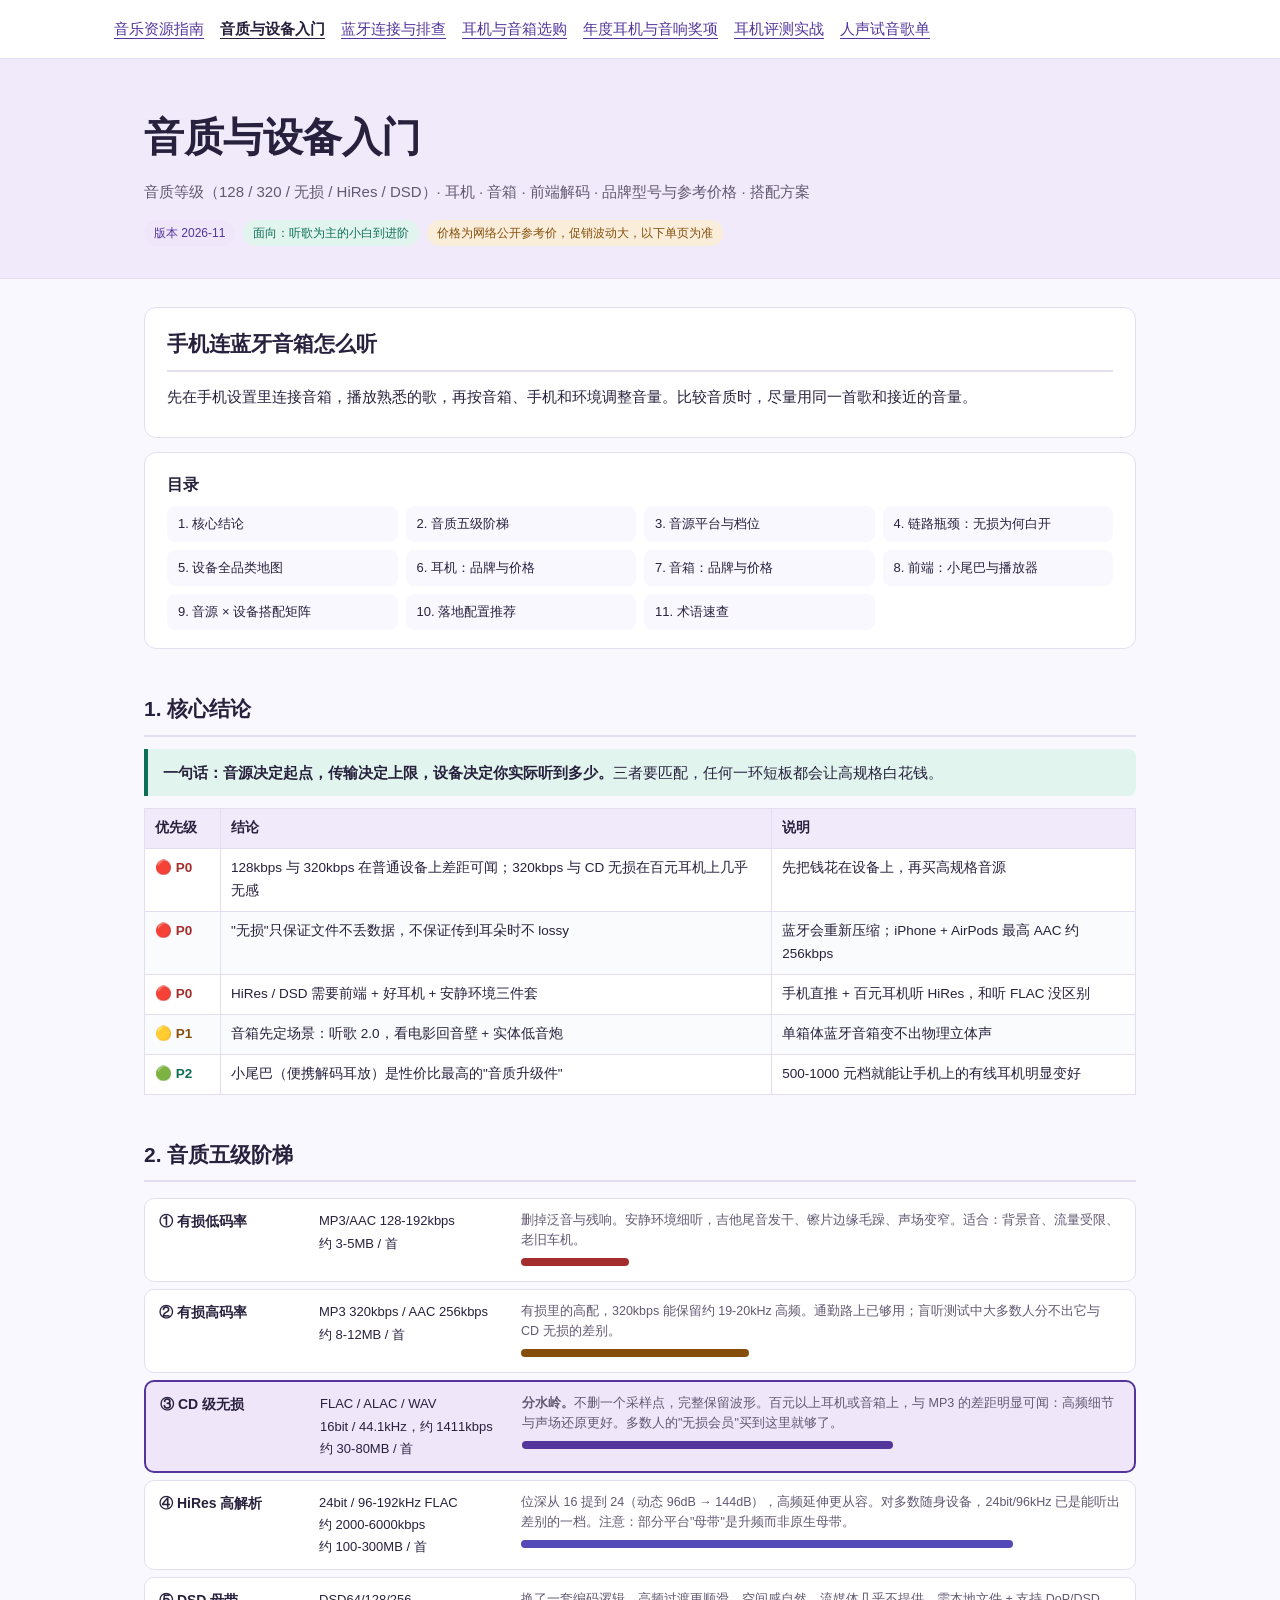
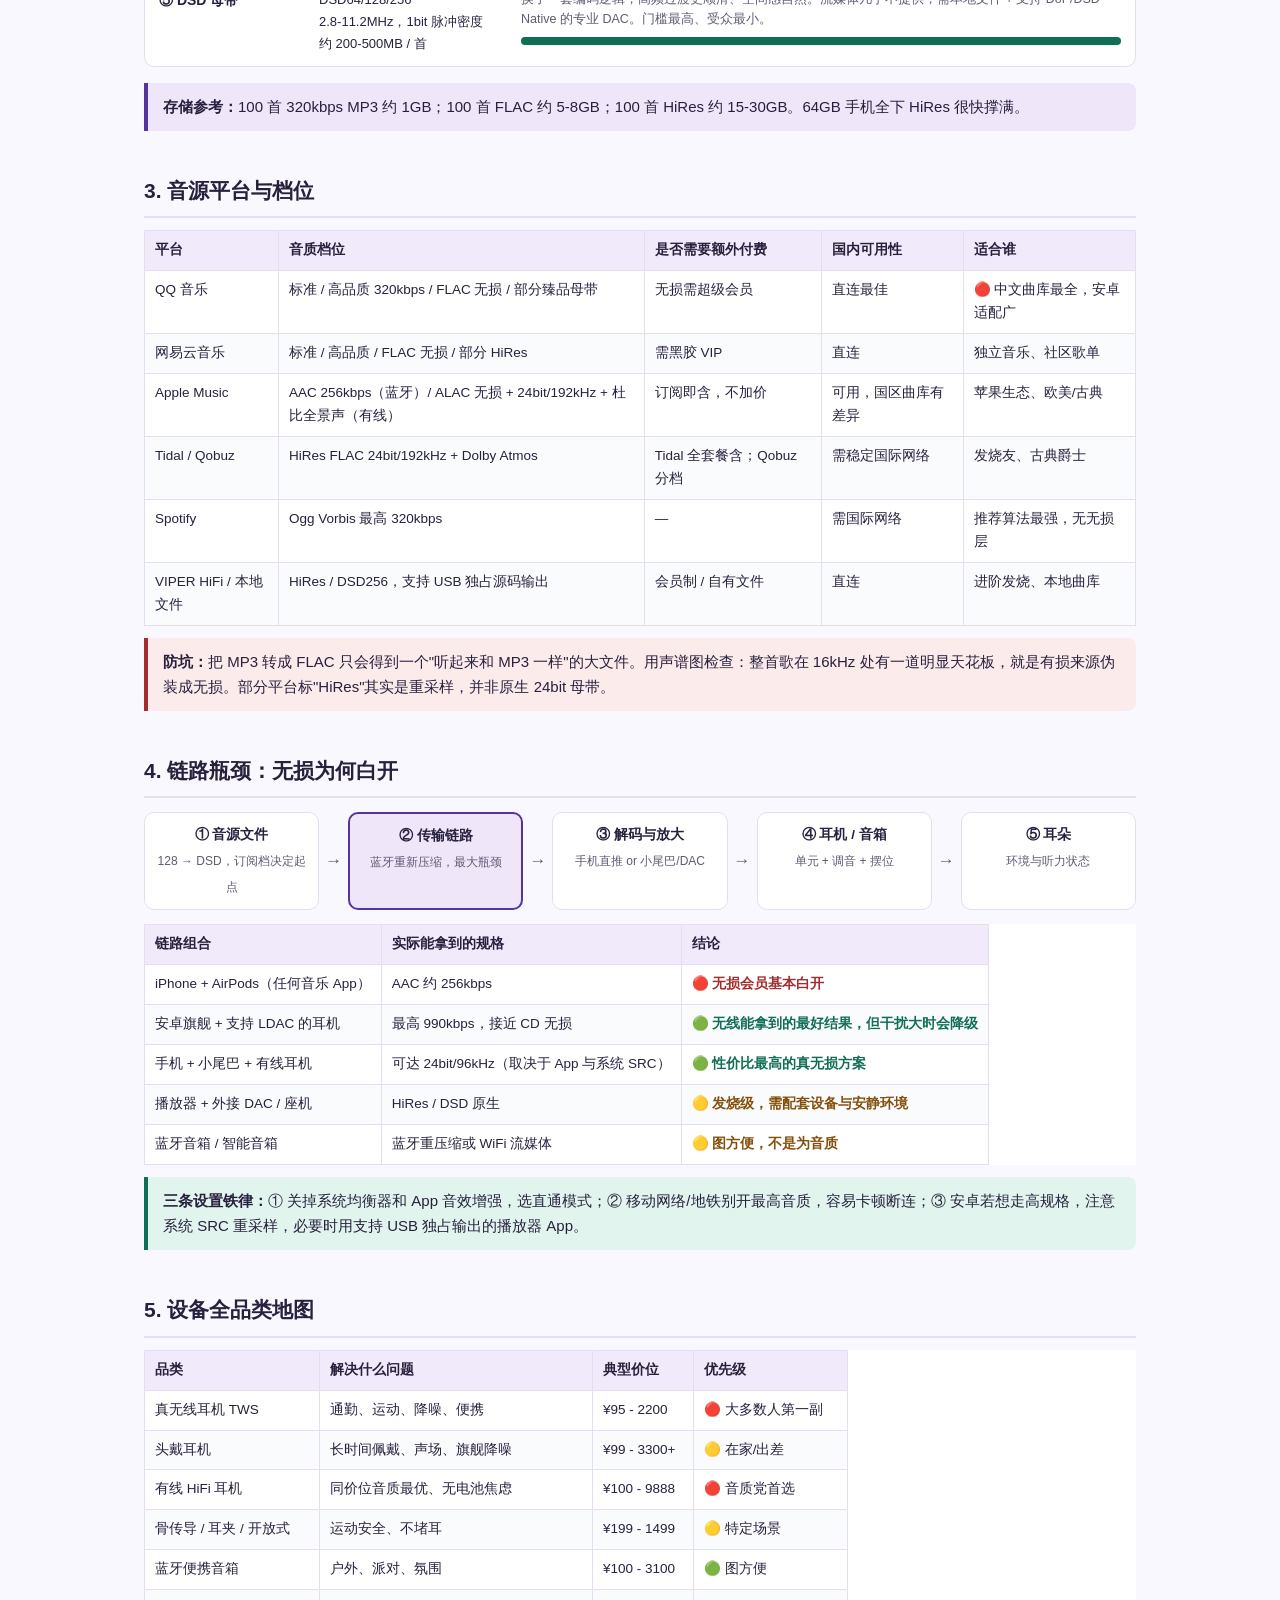
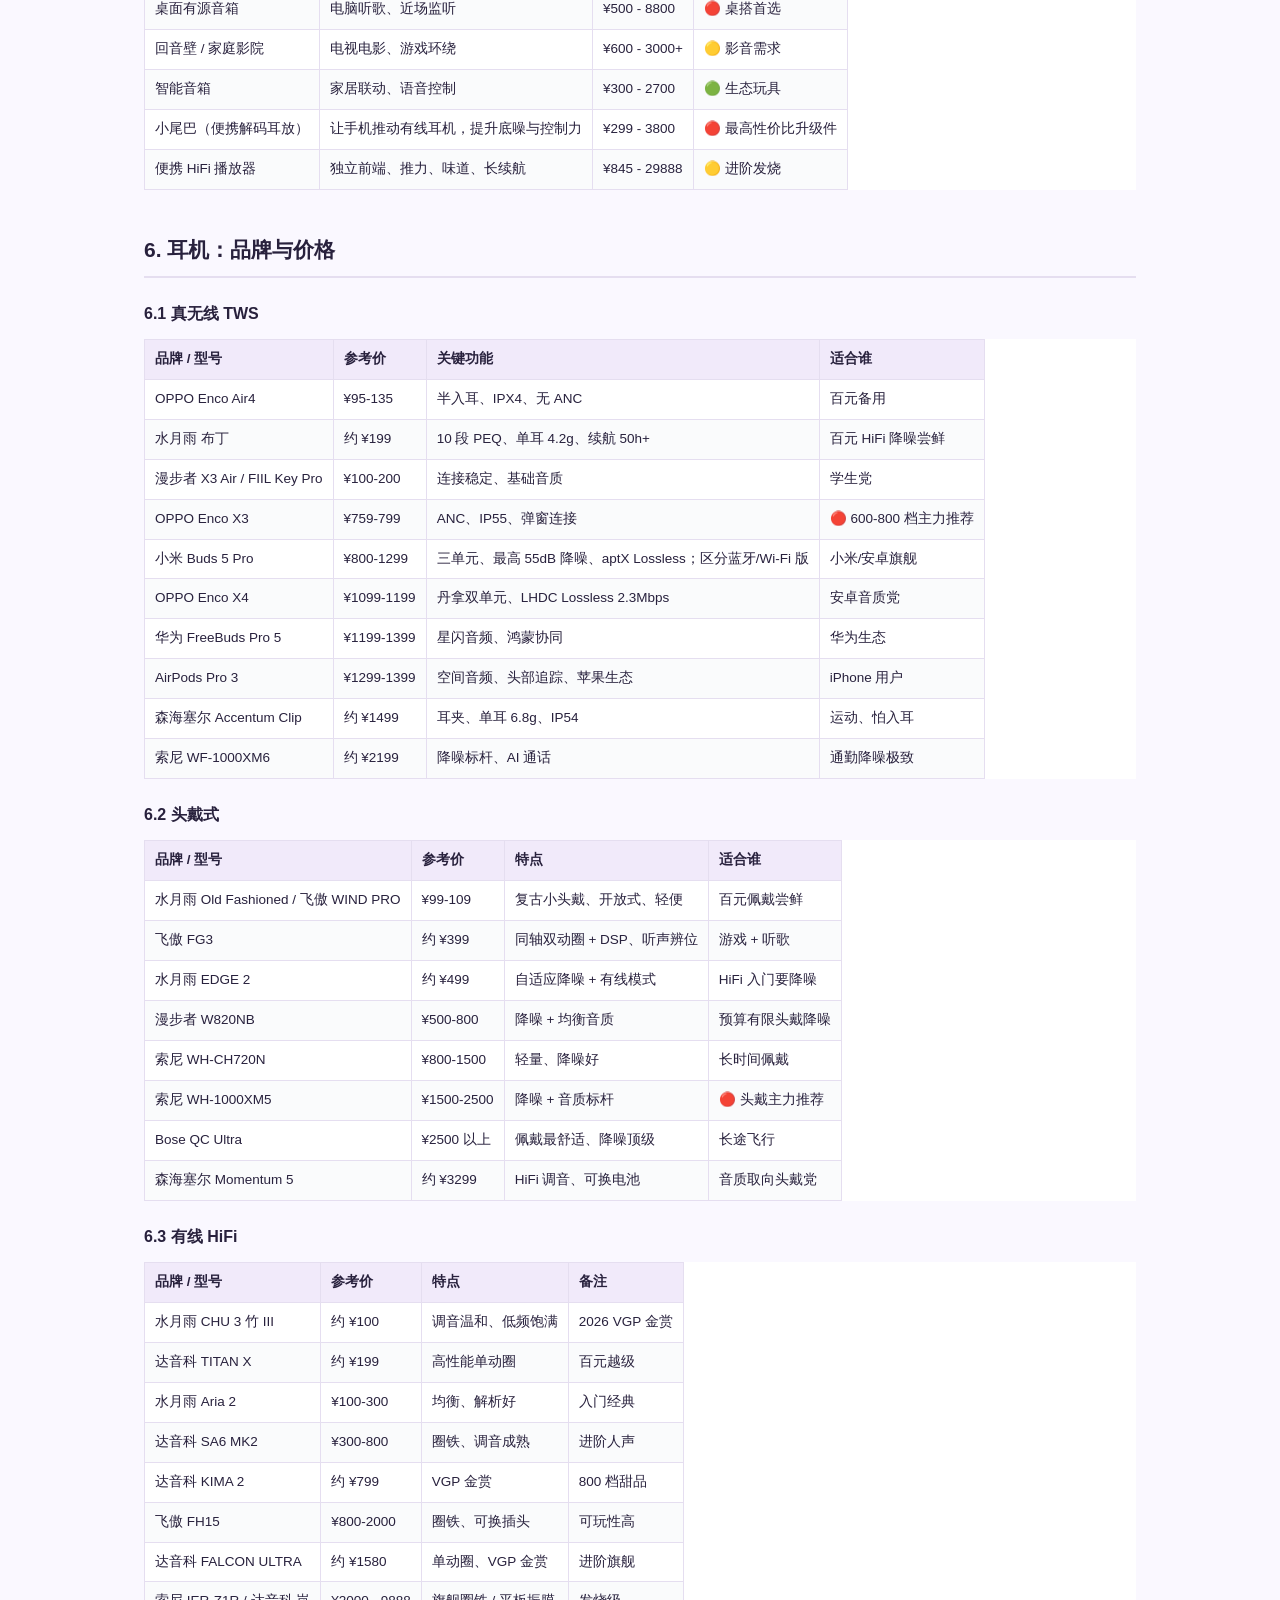
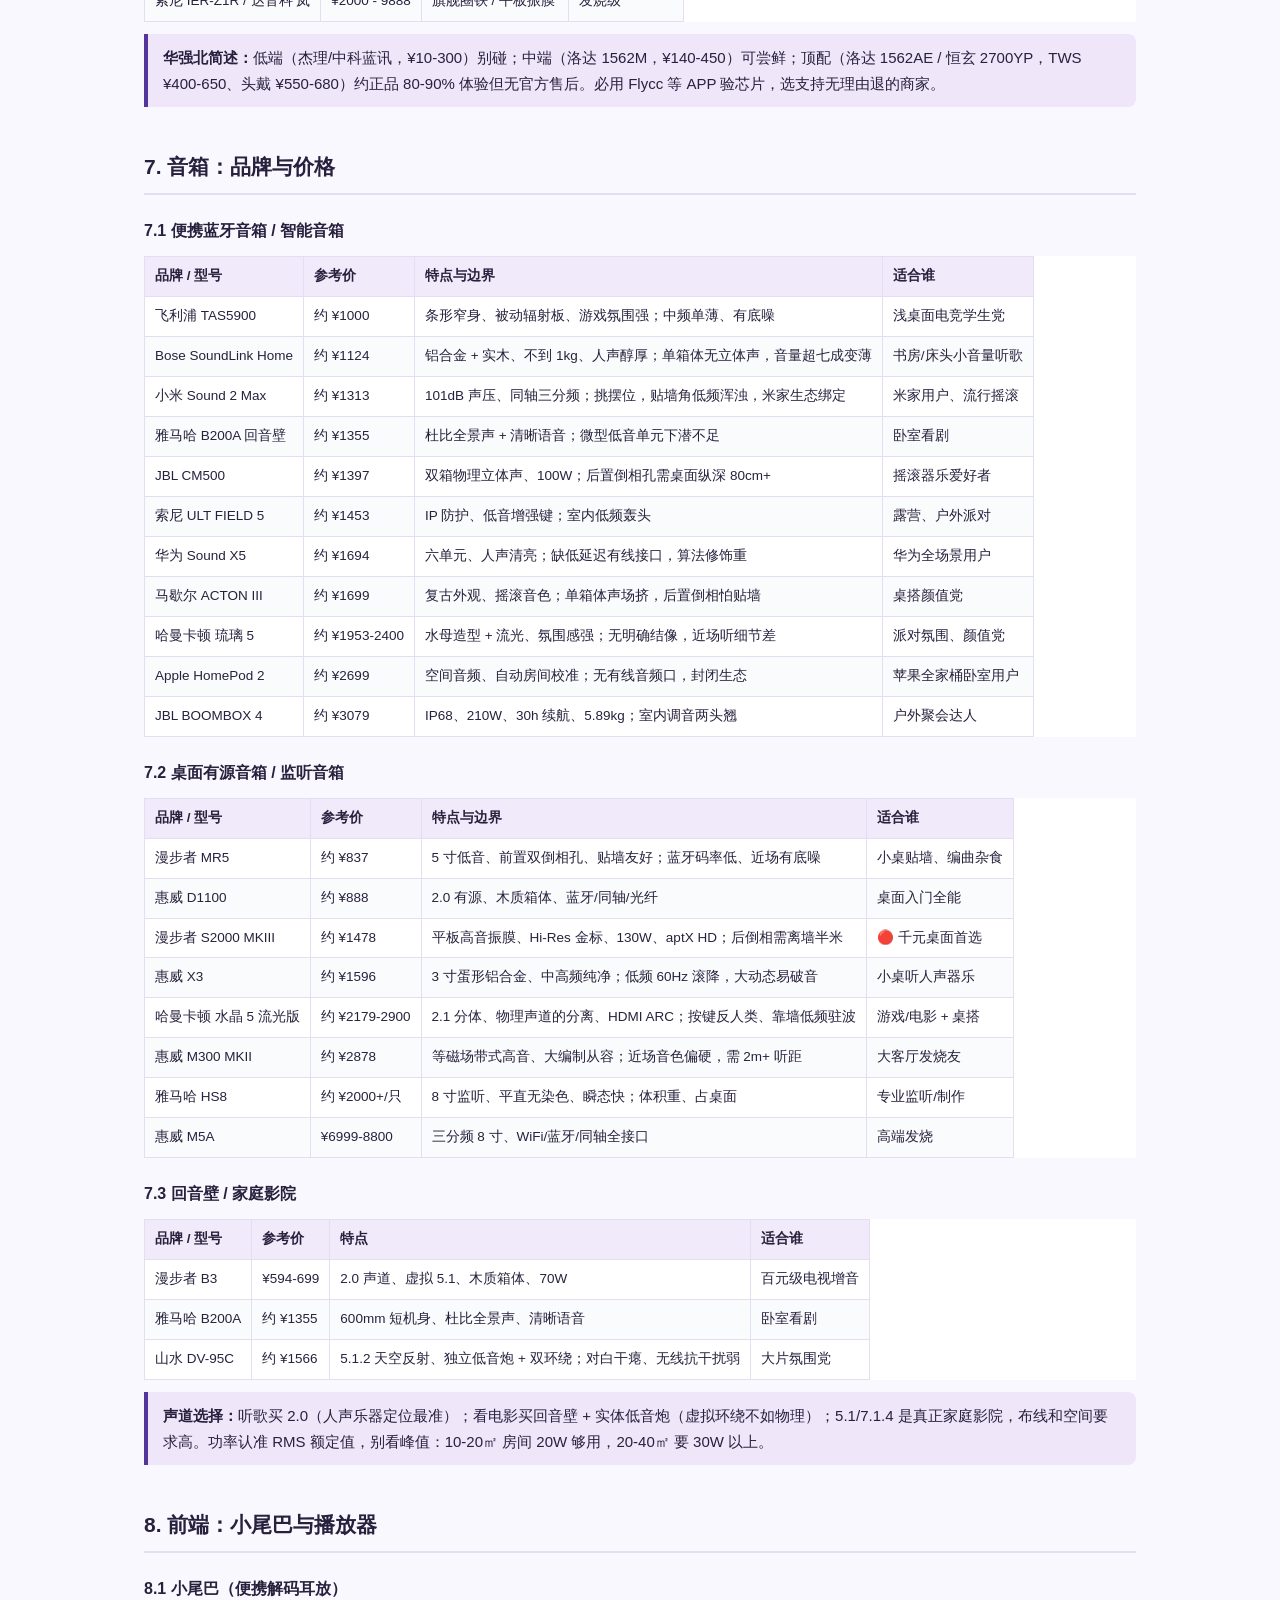
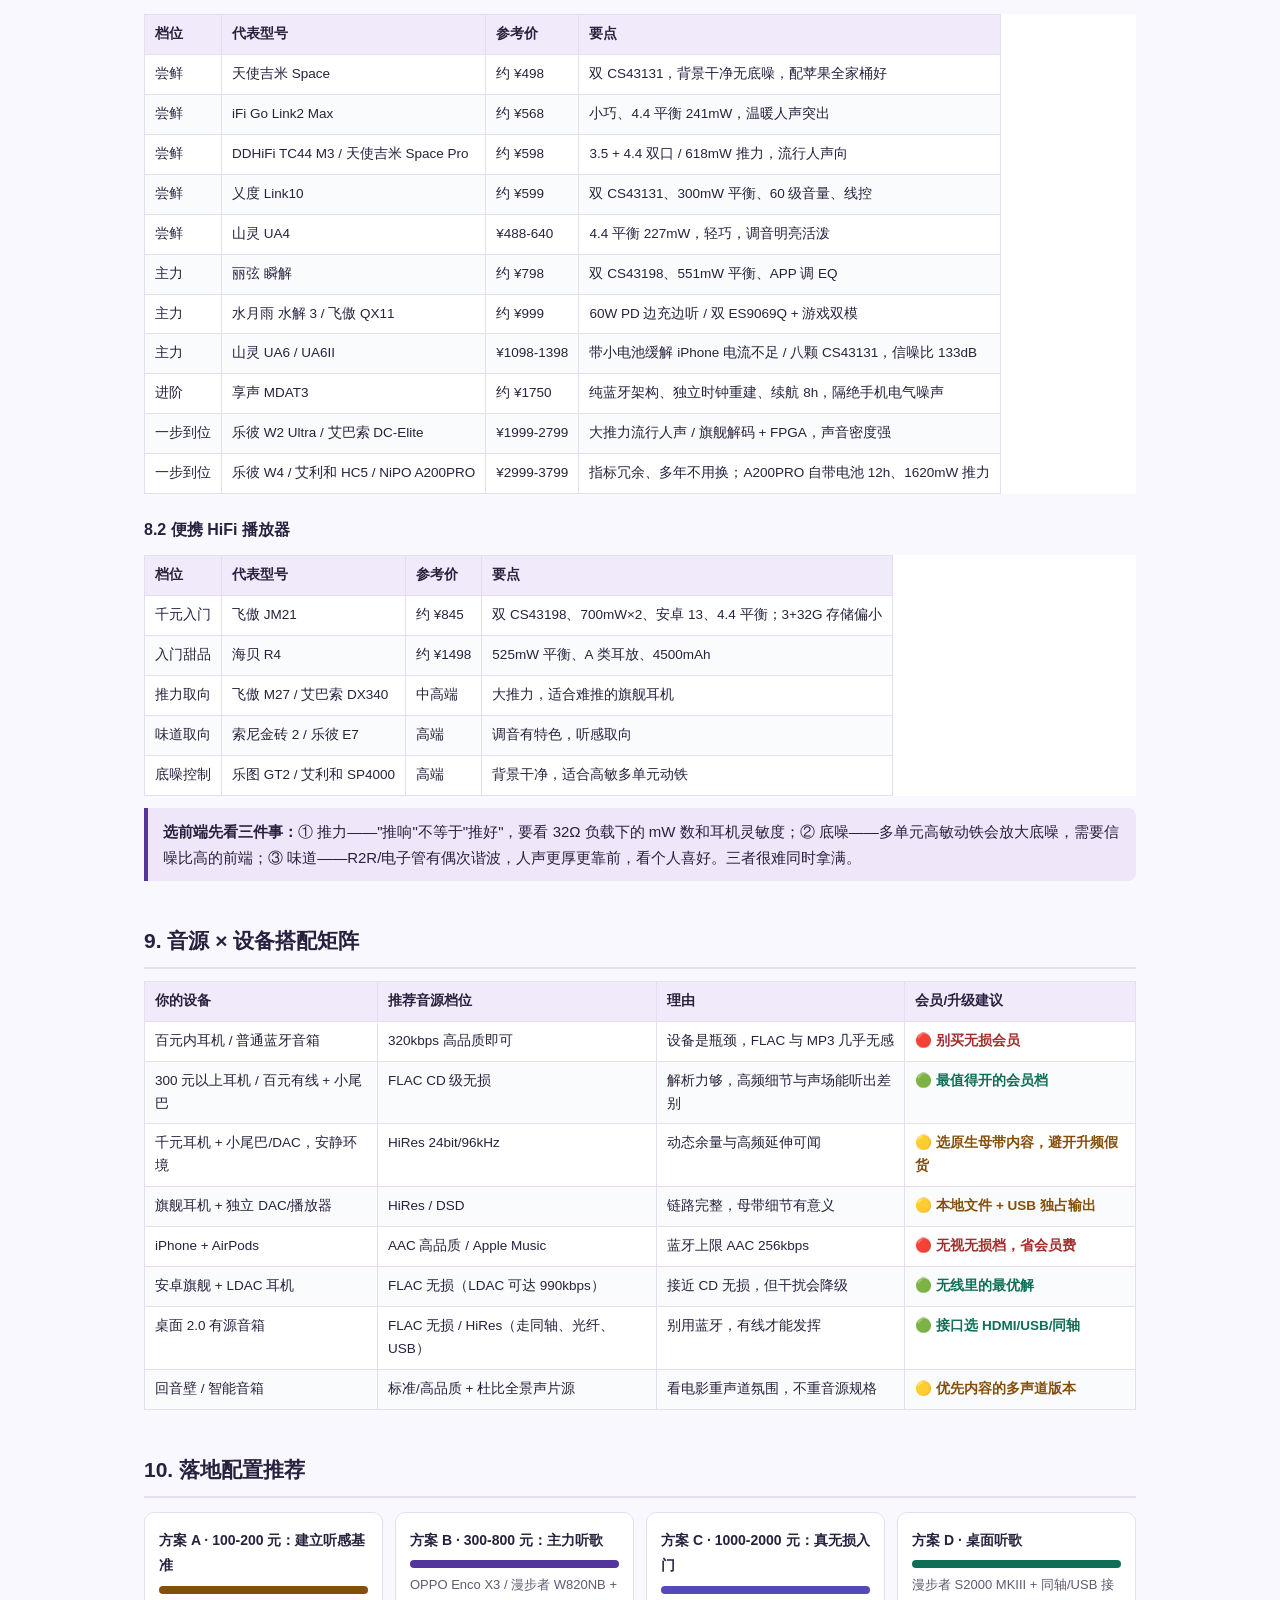
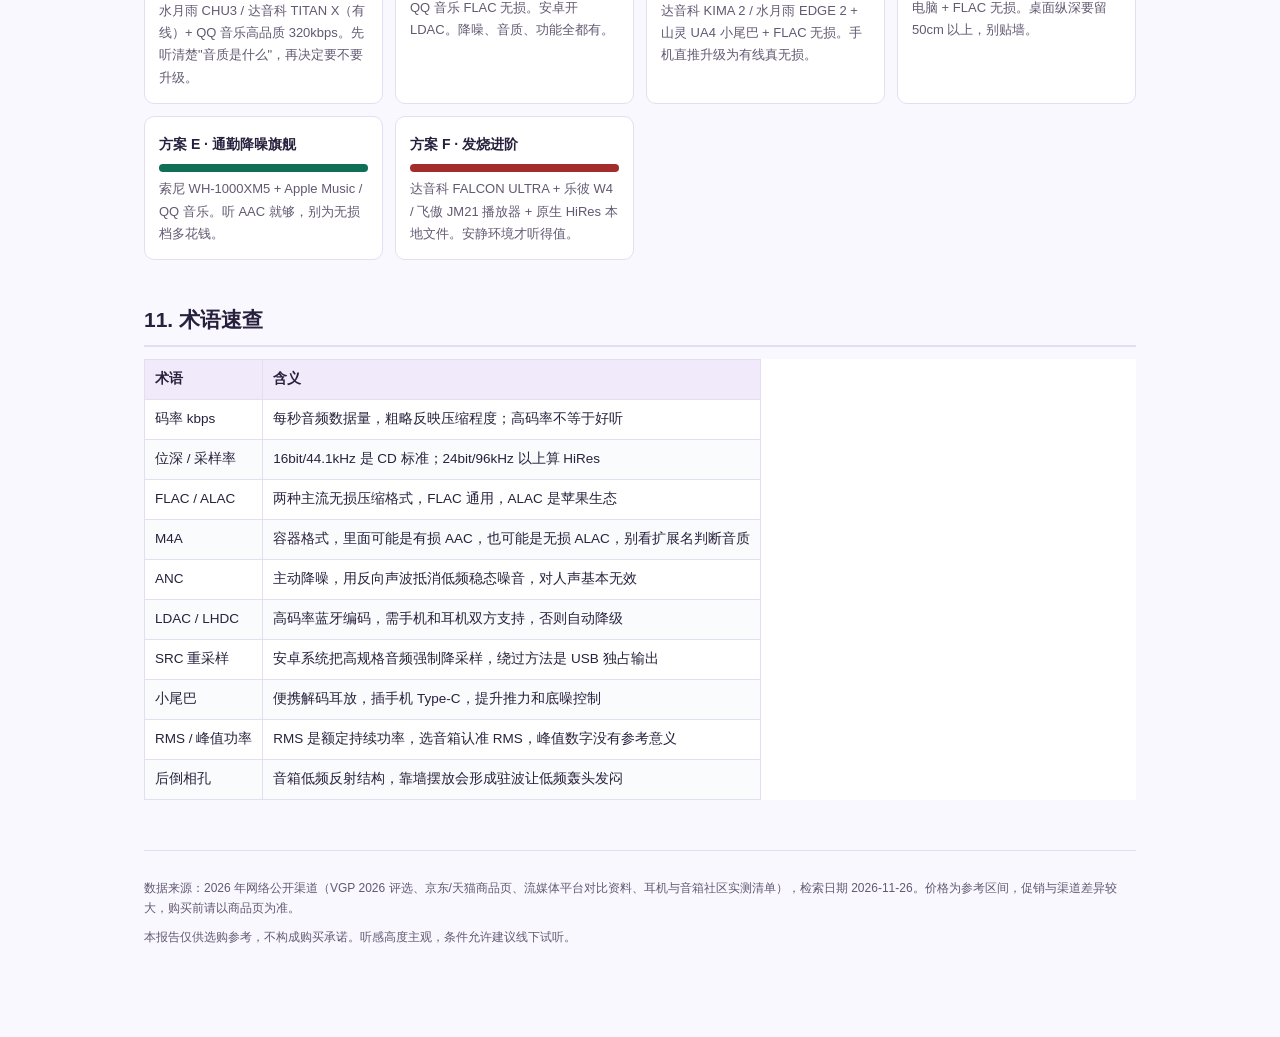
==== listening/audio-basics.html @ a3d56a6c "Publish listening guide section" ====
<!DOCTYPE html>
<html lang="zh-CN">
<head>
<meta charset="UTF-8">
<meta name="viewport" content="width=device-width, initial-scale=1.0">
<title>音质与设备入门 | 听音指南</title>
<style>
:root{
  --bg:#f7f8fa; --card:#fff; --ink:#1f2430; --muted:#5f6775; --line:#e3e6eb;
  --blue:#185fa5; --blue-bg:#e6f1fb; --green:#0f6e56; --green-bg:#e1f5ee;
  --amber:#854f0b; --amber-bg:#faeeda; --red:#a32d2d; --red-bg:#fcebeb;
  --purple:#534ab7; --purple-bg:#eeedfe;
}
*{box-sizing:border-box}
body{margin:0;background:var(--bg);color:var(--ink);font-family:-apple-system,BlinkMacSystemFont,"Segoe UI","PingFang SC","Microsoft YaHei",sans-serif;font-size:15px;line-height:1.7}
.wrap{max-width:1040px;margin:0 auto;padding:0 24px 80px}
header{background:#fff;border-bottom:1px solid var(--line);padding:44px 0 32px;margin-bottom:28px}
header .wrap{padding-bottom:0}
h1{font-size:29px;margin:0 0 8px;font-weight:600;letter-spacing:-.5px}
.sub{color:var(--muted);font-size:15px;margin:0}
.meta{margin-top:16px;display:flex;flex-wrap:wrap;gap:8px}
.tag{font-size:12px;padding:3px 10px;border-radius:20px;background:var(--blue-bg);color:var(--blue)}
.tag.g{background:var(--green-bg);color:var(--green)}
.tag.a{background:var(--amber-bg);color:var(--amber)}
h2{font-size:21px;margin:42px 0 12px;padding-bottom:8px;border-bottom:2px solid var(--ink);font-weight:600}
h3{font-size:16px;margin:22px 0 8px;font-weight:600}
p{margin:9px 0}
.card{background:var(--card);border:1px solid var(--line);border-radius:12px;padding:18px 22px;margin:14px 0}
.toc{display:grid;grid-template-columns:repeat(auto-fit,minmax(190px,1fr));gap:8px}
.toc a{display:block;padding:7px 11px;background:var(--bg);border-radius:8px;color:var(--ink);text-decoration:none;font-size:13px}
.toc a:hover{background:var(--blue-bg);color:var(--blue)}
table{width:100%;border-collapse:collapse;margin:12px 0;font-size:13.5px;background:#fff;display:block;overflow-x:auto}
th,td{border:1px solid var(--line);padding:8px 10px;text-align:left;vertical-align:top;min-width:76px}
th{background:#f0f3f7;font-weight:600;white-space:nowrap}
tr:nth-child(even) td{background:#fafbfc}
.p0{color:var(--red);font-weight:600}
.p1{color:var(--amber);font-weight:600}
.p2{color:var(--green);font-weight:600}
.note{border-left:4px solid var(--blue);background:var(--blue-bg);padding:11px 15px;border-radius:0 8px 8px 0;margin:12px 0}
.warn{border-left:4px solid var(--red);background:var(--red-bg);padding:11px 15px;border-radius:0 8px 8px 0;margin:12px 0}
.tip{border-left:4px solid var(--green);background:var(--green-bg);padding:11px 15px;border-radius:0 8px 8px 0;margin:12px 0}
.ladder{margin:16px 0}
.rung{display:flex;align-items:flex-start;gap:12px;padding:11px 14px;margin-bottom:7px;border:1px solid var(--line);border-radius:10px;background:#fff}
.rung.best{border:2px solid var(--blue);background:var(--blue-bg)}
.rung .lv{flex:0 0 148px;font-weight:600;font-size:14px}
.rung .sp{flex:0 0 190px;color:var(--ink);font-size:13px}
.rung .ds{color:var(--muted);font-size:12.5px;line-height:1.6}
.chain{display:flex;align-items:stretch;gap:6px;flex-wrap:wrap;margin:14px 0}
.chain .step{flex:1 1 120px;background:#fff;border:1px solid var(--line);border-radius:10px;padding:11px;text-align:center}
.chain .step.hot{border:2px solid var(--blue);background:var(--blue-bg)}
.chain .step b{display:block;font-size:13.5px}
.chain .step span{font-size:12px;color:var(--muted)}
.chain .arrow{align-self:center;color:var(--muted);font-size:17px}
.grid{display:grid;grid-template-columns:repeat(auto-fit,minmax(230px,1fr));gap:12px;margin:14px 0}
.mini{background:#fff;border:1px solid var(--line);border-radius:10px;padding:14px}
.mini b{font-size:14px}
.mini p{font-size:13px;color:var(--muted);margin:6px 0 0}
.bar{height:8px;border-radius:4px;background:var(--blue);margin:8px 0 4px}
.bar.g{background:var(--green)} .bar.a{background:var(--amber)} .bar.r{background:var(--red)} .bar.p{background:var(--purple)}
footer{margin-top:50px;padding-top:18px;border-top:1px solid var(--line);color:var(--muted);font-size:12px}
@media print{body{background:#fff}header{padding:16px 0}h2{page-break-after:avoid}table{page-break-inside:avoid}.card{break-inside:avoid}}
</style>
<link rel="stylesheet" href="listening.css">
</head>
<body>
<nav class="listening-nav noiprint" aria-label="听音指南导航"><div><a href="../index.html#listening">音乐资源指南</a><a href="audio-basics.html" aria-current="page">音质与设备入门</a><a href="bluetooth-help.html">蓝牙连接与排查</a><a href="buying-guide.html">耳机与音箱选购</a><a href="world-audio-awards.html">年度耳机与音响奖项</a><a href="headphone-tests.html">耳机评测实战</a><a href="vocal-playlist.html">人声试音歌单</a></div></nav>
<header>
  <div class="wrap">
    <h1>音质与设备入门</h1>
    <p class="sub">音质等级（128 / 320 / 无损 / HiRes / DSD）· 耳机 · 音箱 · 前端解码 · 品牌型号与参考价格 · 搭配方案</p>
    <div class="meta">
      <span class="tag">版本 2026-11</span>
      <span class="tag g">面向：听歌为主的小白到进阶</span>
      <span class="tag a">价格为网络公开参考价，促销波动大，以下单页为准</span>
    </div>
  </div>
</header>
<div class="wrap listening-start"><div class="card"><h2>手机连蓝牙音箱怎么听</h2><p>先在手机设置里连接音箱，播放熟悉的歌，再按音箱、手机和环境调整音量。比较音质时，尽量用同一首歌和接近的音量。</p></div></div>
<div class="wrap">

<div class="card">
  <h3 style="margin-top:0">目录</h3>
  <div class="toc">
    <a href="#s1">1. 核心结论</a>
    <a href="#s2">2. 音质五级阶梯</a>
    <a href="#s3">3. 音源平台与档位</a>
    <a href="#s4">4. 链路瓶颈：无损为何白开</a>
    <a href="#s5">5. 设备全品类地图</a>
    <a href="#s6">6. 耳机：品牌与价格</a>
    <a href="#s7">7. 音箱：品牌与价格</a>
    <a href="#s8">8. 前端：小尾巴与播放器</a>
    <a href="#s9">9. 音源 × 设备搭配矩阵</a>
    <a href="#s10">10. 落地配置推荐</a>
    <a href="#s11">11. 术语速查</a>
  </div>
</div>

<h2 id="s1">1. 核心结论</h2>
<div class="tip">
<strong>一句话：音源决定起点，传输决定上限，设备决定你实际听到多少。</strong>三者要匹配，任何一环短板都会让高规格白花钱。
</div>
<table>
<thead><tr><th>优先级</th><th>结论</th><th>说明</th></tr></thead>
<tbody>
<tr><td class="p0">🔴 P0</td><td>128kbps 与 320kbps 在普通设备上差距可闻；320kbps 与 CD 无损在百元耳机上几乎无感</td><td>先把钱花在设备上，再买高规格音源</td></tr>
<tr><td class="p0">🔴 P0</td><td>"无损"只保证文件不丢数据，不保证传到耳朵时不 lossy</td><td>蓝牙会重新压缩；iPhone + AirPods 最高 AAC 约 256kbps</td></tr>
<tr><td class="p0">🔴 P0</td><td>HiRes / DSD 需要前端 + 好耳机 + 安静环境三件套</td><td>手机直推 + 百元耳机听 HiRes，和听 FLAC 没区别</td></tr>
<tr><td class="p1">🟡 P1</td><td>音箱先定场景：听歌 2.0，看电影回音壁 + 实体低音炮</td><td>单箱体蓝牙音箱变不出物理立体声</td></tr>
<tr><td class="p2">🟢 P2</td><td>小尾巴（便携解码耳放）是性价比最高的"音质升级件"</td><td>500-1000 元档就能让手机上的有线耳机明显变好</td></tr>
</tbody>
</table>

<h2 id="s2">2. 音质五级阶梯</h2>
<div class="ladder">
  <div class="rung"><div class="lv">① 有损低码率</div><div class="sp">MP3/AAC 128-192kbps<br>约 3-5MB / 首</div><div class="ds">删掉泛音与残响。安静环境细听，吉他尾音发干、镲片边缘毛躁、声场变窄。适合：背景音、流量受限、老旧车机。<div class="bar r" style="width:18%"></div></div></div>
  <div class="rung"><div class="lv">② 有损高码率</div><div class="sp">MP3 320kbps / AAC 256kbps<br>约 8-12MB / 首</div><div class="ds">有损里的高配，320kbps 能保留约 19-20kHz 高频。通勤路上已够用；盲听测试中大多数人分不出它与 CD 无损的差别。<div class="bar a" style="width:38%"></div></div></div>
  <div class="rung best"><div class="lv">③ CD 级无损</div><div class="sp">FLAC / ALAC / WAV<br>16bit / 44.1kHz，约 1411kbps<br>约 30-80MB / 首</div><div class="ds"><strong>分水岭。</strong>不删一个采样点，完整保留波形。百元以上耳机或音箱上，与 MP3 的差距明显可闻：高频细节与声场还原更好。多数人的"无损会员"买到这里就够了。<div class="bar" style="width:62%"></div></div></div>
  <div class="rung"><div class="lv">④ HiRes 高解析</div><div class="sp">24bit / 96-192kHz FLAC<br>约 2000-6000kbps<br>约 100-300MB / 首</div><div class="ds">位深从 16 提到 24（动态 96dB → 144dB），高频延伸更从容。对多数随身设备，24bit/96kHz 已是能听出差别的一档。注意：部分平台"母带"是升频而非原生母带。<div class="bar p" style="width:82%"></div></div></div>
  <div class="rung"><div class="lv">⑤ DSD 母带</div><div class="sp">DSD64/128/256<br>2.8-11.2MHz，1bit 脉冲密度<br>约 200-500MB / 首</div><div class="ds">换了一套编码逻辑，高频过渡更顺滑、空间感自然。流媒体几乎不提供，需本地文件 + 支持 DoP/DSD Native 的专业 DAC。门槛最高、受众最小。<div class="bar g" style="width:100%"></div></div></div>
</div>
<div class="note"><strong>存储参考：</strong>100 首 320kbps MP3 约 1GB；100 首 FLAC 约 5-8GB；100 首 HiRes 约 15-30GB。64GB 手机全下 HiRes 很快撑满。</div>

<h2 id="s3">3. 音源平台与档位</h2>
<table>
<thead><tr><th>平台</th><th>音质档位</th><th>是否需要额外付费</th><th>国内可用性</th><th>适合谁</th></tr></thead>
<tbody>
<tr><td>QQ 音乐</td><td>标准 / 高品质 320kbps / FLAC 无损 / 部分臻品母带</td><td>无损需超级会员</td><td>直连最佳</td><td>🔴 中文曲库最全，安卓适配广</td></tr>
<tr><td>网易云音乐</td><td>标准 / 高品质 / FLAC 无损 / 部分 HiRes</td><td>需黑胶 VIP</td><td>直连</td><td>独立音乐、社区歌单</td></tr>
<tr><td>Apple Music</td><td>AAC 256kbps（蓝牙）/ ALAC 无损 + 24bit/192kHz + 杜比全景声（有线）</td><td>订阅即含，不加价</td><td>可用，国区曲库有差异</td><td>苹果生态、欧美/古典</td></tr>
<tr><td>Tidal / Qobuz</td><td>HiRes FLAC 24bit/192kHz + Dolby Atmos</td><td>Tidal 全套餐含；Qobuz 分档</td><td>需稳定国际网络</td><td>发烧友、古典爵士</td></tr>
<tr><td>Spotify</td><td>Ogg Vorbis 最高 320kbps</td><td>—</td><td>需国际网络</td><td>推荐算法最强，无无损层</td></tr>
<tr><td>VIPER HiFi / 本地文件</td><td>HiRes / DSD256，支持 USB 独占源码输出</td><td>会员制 / 自有文件</td><td>直连</td><td>进阶发烧、本地曲库</td></tr>
</tbody>
</table>
<div class="warn"><strong>防坑：</strong>把 MP3 转成 FLAC 只会得到一个"听起来和 MP3 一样"的大文件。用声谱图检查：整首歌在 16kHz 处有一道明显天花板，就是有损来源伪装成无损。部分平台标"HiRes"其实是重采样，并非原生 24bit 母带。</div>

<h2 id="s4">4. 链路瓶颈：无损为何白开</h2>
<div class="chain">
  <div class="step"><b>① 音源文件</b><span>128 → DSD，订阅档决定起点</span></div>
  <div class="arrow">→</div>
  <div class="step hot"><b>② 传输链路</b><span>蓝牙重新压缩，最大瓶颈</span></div>
  <div class="arrow">→</div>
  <div class="step"><b>③ 解码与放大</b><span>手机直推 or 小尾巴/DAC</span></div>
  <div class="arrow">→</div>
  <div class="step"><b>④ 耳机 / 音箱</b><span>单元 + 调音 + 摆位</span></div>
  <div class="arrow">→</div>
  <div class="step"><b>⑤ 耳朵</b><span>环境与听力状态</span></div>
</div>
<table>
<thead><tr><th>链路组合</th><th>实际能拿到的规格</th><th>结论</th></tr></thead>
<tbody>
<tr><td>iPhone + AirPods（任何音乐 App）</td><td>AAC 约 256kbps</td><td class="p0">🔴 无损会员基本白开</td></tr>
<tr><td>安卓旗舰 + 支持 LDAC 的耳机</td><td>最高 990kbps，接近 CD 无损</td><td class="p2">🟢 无线能拿到的最好结果，但干扰大时会降级</td></tr>
<tr><td>手机 + 小尾巴 + 有线耳机</td><td>可达 24bit/96kHz（取决于 App 与系统 SRC）</td><td class="p2">🟢 性价比最高的真无损方案</td></tr>
<tr><td>播放器 + 外接 DAC / 座机</td><td>HiRes / DSD 原生</td><td class="p1">🟡 发烧级，需配套设备与安静环境</td></tr>
<tr><td>蓝牙音箱 / 智能音箱</td><td>蓝牙重压缩或 WiFi 流媒体</td><td class="p1">🟡 图方便，不是为音质</td></tr>
</tbody>
</table>
<div class="tip"><strong>三条设置铁律：</strong>① 关掉系统均衡器和 App 音效增强，选直通模式；② 移动网络/地铁别开最高音质，容易卡顿断连；③ 安卓若想走高规格，注意系统 SRC 重采样，必要时用支持 USB 独占输出的播放器 App。</div>

<h2 id="s5">5. 设备全品类地图</h2>
<table>
<thead><tr><th>品类</th><th>解决什么问题</th><th>典型价位</th><th>优先级</th></tr></thead>
<tbody>
<tr><td>真无线耳机 TWS</td><td>通勤、运动、降噪、便携</td><td>¥95 - 2200</td><td>🔴 大多数人第一副</td></tr>
<tr><td>头戴耳机</td><td>长时间佩戴、声场、旗舰降噪</td><td>¥99 - 3300+</td><td>🟡 在家/出差</td></tr>
<tr><td>有线 HiFi 耳机</td><td>同价位音质最优、无电池焦虑</td><td>¥100 - 9888</td><td>🔴 音质党首选</td></tr>
<tr><td>骨传导 / 耳夹 / 开放式</td><td>运动安全、不堵耳</td><td>¥199 - 1499</td><td>🟡 特定场景</td></tr>
<tr><td>蓝牙便携音箱</td><td>户外、派对、氛围</td><td>¥100 - 3100</td><td>🟢 图方便</td></tr>
<tr><td>桌面有源音箱</td><td>电脑听歌、近场监听</td><td>¥500 - 8800</td><td>🔴 桌搭首选</td></tr>
<tr><td>回音壁 / 家庭影院</td><td>电视电影、游戏环绕</td><td>¥600 - 3000+</td><td>🟡 影音需求</td></tr>
<tr><td>智能音箱</td><td>家居联动、语音控制</td><td>¥300 - 2700</td><td>🟢 生态玩具</td></tr>
<tr><td>小尾巴（便携解码耳放）</td><td>让手机推动有线耳机，提升底噪与控制力</td><td>¥299 - 3800</td><td>🔴 最高性价比升级件</td></tr>
<tr><td>便携 HiFi 播放器</td><td>独立前端、推力、味道、长续航</td><td>¥845 - 29888</td><td>🟡 进阶发烧</td></tr>
</tbody>
</table>

<h2 id="s6">6. 耳机：品牌与价格</h2>
<h3>6.1 真无线 TWS</h3>
<table>
<thead><tr><th>品牌 / 型号</th><th>参考价</th><th>关键功能</th><th>适合谁</th></tr></thead>
<tbody>
<tr><td>OPPO Enco Air4</td><td>¥95-135</td><td>半入耳、IPX4、无 ANC</td><td>百元备用</td></tr>
<tr><td>水月雨 布丁</td><td>约 ¥199</td><td>10 段 PEQ、单耳 4.2g、续航 50h+</td><td>百元 HiFi 降噪尝鲜</td></tr>
<tr><td>漫步者 X3 Air / FIIL Key Pro</td><td>¥100-200</td><td>连接稳定、基础音质</td><td>学生党</td></tr>
<tr><td>OPPO Enco X3</td><td>¥759-799</td><td>ANC、IP55、弹窗连接</td><td>🔴 600-800 档主力推荐</td></tr>
<tr><td>小米 Buds 5 Pro</td><td>¥800-1299</td><td>三单元、最高 55dB 降噪、aptX Lossless；区分蓝牙/Wi-Fi 版</td><td>小米/安卓旗舰</td></tr>
<tr><td>OPPO Enco X4</td><td>¥1099-1199</td><td>丹拿双单元、LHDC Lossless 2.3Mbps</td><td>安卓音质党</td></tr>
<tr><td>华为 FreeBuds Pro 5</td><td>¥1199-1399</td><td>星闪音频、鸿蒙协同</td><td>华为生态</td></tr>
<tr><td>AirPods Pro 3</td><td>¥1299-1399</td><td>空间音频、头部追踪、苹果生态</td><td>iPhone 用户</td></tr>
<tr><td>森海塞尔 Accentum Clip</td><td>约 ¥1499</td><td>耳夹、单耳 6.8g、IP54</td><td>运动、怕入耳</td></tr>
<tr><td>索尼 WF-1000XM6</td><td>约 ¥2199</td><td>降噪标杆、AI 通话</td><td>通勤降噪极致</td></tr>
</tbody>
</table>
<h3>6.2 头戴式</h3>
<table>
<thead><tr><th>品牌 / 型号</th><th>参考价</th><th>特点</th><th>适合谁</th></tr></thead>
<tbody>
<tr><td>水月雨 Old Fashioned / 飞傲 WIND PRO</td><td>¥99-109</td><td>复古小头戴、开放式、轻便</td><td>百元佩戴尝鲜</td></tr>
<tr><td>飞傲 FG3</td><td>约 ¥399</td><td>同轴双动圈 + DSP、听声辨位</td><td>游戏 + 听歌</td></tr>
<tr><td>水月雨 EDGE 2</td><td>约 ¥499</td><td>自适应降噪 + 有线模式</td><td>HiFi 入门要降噪</td></tr>
<tr><td>漫步者 W820NB</td><td>¥500-800</td><td>降噪 + 均衡音质</td><td>预算有限头戴降噪</td></tr>
<tr><td>索尼 WH-CH720N</td><td>¥800-1500</td><td>轻量、降噪好</td><td>长时间佩戴</td></tr>
<tr><td>索尼 WH-1000XM5</td><td>¥1500-2500</td><td>降噪 + 音质标杆</td><td>🔴 头戴主力推荐</td></tr>
<tr><td>Bose QC Ultra</td><td>¥2500 以上</td><td>佩戴最舒适、降噪顶级</td><td>长途飞行</td></tr>
<tr><td>森海塞尔 Momentum 5</td><td>约 ¥3299</td><td>HiFi 调音、可换电池</td><td>音质取向头戴党</td></tr>
</tbody>
</table>
<h3>6.3 有线 HiFi</h3>
<table>
<thead><tr><th>品牌 / 型号</th><th>参考价</th><th>特点</th><th>备注</th></tr></thead>
<tbody>
<tr><td>水月雨 CHU 3 竹 III</td><td>约 ¥100</td><td>调音温和、低频饱满</td><td>2026 VGP 金赏</td></tr>
<tr><td>达音科 TITAN X</td><td>约 ¥199</td><td>高性能单动圈</td><td>百元越级</td></tr>
<tr><td>水月雨 Aria 2</td><td>¥100-300</td><td>均衡、解析好</td><td>入门经典</td></tr>
<tr><td>达音科 SA6 MK2</td><td>¥300-800</td><td>圈铁、调音成熟</td><td>进阶人声</td></tr>
<tr><td>达音科 KIMA 2</td><td>约 ¥799</td><td>VGP 金赏</td><td>800 档甜品</td></tr>
<tr><td>飞傲 FH15</td><td>¥800-2000</td><td>圈铁、可换插头</td><td>可玩性高</td></tr>
<tr><td>达音科 FALCON ULTRA</td><td>约 ¥1580</td><td>单动圈、VGP 金赏</td><td>进阶旗舰</td></tr>
<tr><td>索尼 IER-Z1R / 达音科 岚</td><td>¥2000 - 9888</td><td>旗舰圈铁 / 平板振膜</td><td>发烧级</td></tr>
</tbody>
</table>
<div class="note"><strong>华强北简述：</strong>低端（杰理/中科蓝讯，¥10-300）别碰；中端（洛达 1562M，¥140-450）可尝鲜；顶配（洛达 1562AE / 恒玄 2700YP，TWS ¥400-650、头戴 ¥550-680）约正品 80-90% 体验但无官方售后。必用 Flycc 等 APP 验芯片，选支持无理由退的商家。</div>

<h2 id="s7">7. 音箱：品牌与价格</h2>
<h3>7.1 便携蓝牙音箱 / 智能音箱</h3>
<table>
<thead><tr><th>品牌 / 型号</th><th>参考价</th><th>特点与边界</th><th>适合谁</th></tr></thead>
<tbody>
<tr><td>飞利浦 TAS5900</td><td>约 ¥1000</td><td>条形窄身、被动辐射板、游戏氛围强；中频单薄、有底噪</td><td>浅桌面电竞学生党</td></tr>
<tr><td>Bose SoundLink Home</td><td>约 ¥1124</td><td>铝合金 + 实木、不到 1kg、人声醇厚；单箱体无立体声，音量超七成变薄</td><td>书房/床头小音量听歌</td></tr>
<tr><td>小米 Sound 2 Max</td><td>约 ¥1313</td><td>101dB 声压、同轴三分频；挑摆位，贴墙角低频浑浊，米家生态绑定</td><td>米家用户、流行摇滚</td></tr>
<tr><td>雅马哈 B200A 回音壁</td><td>约 ¥1355</td><td>杜比全景声 + 清晰语音；微型低音单元下潜不足</td><td>卧室看剧</td></tr>
<tr><td>JBL CM500</td><td>约 ¥1397</td><td>双箱物理立体声、100W；后置倒相孔需桌面纵深 80cm+</td><td>摇滚器乐爱好者</td></tr>
<tr><td>索尼 ULT FIELD 5</td><td>约 ¥1453</td><td>IP 防护、低音增强键；室内低频轰头</td><td>露营、户外派对</td></tr>
<tr><td>华为 Sound X5</td><td>约 ¥1694</td><td>六单元、人声清亮；缺低延迟有线接口，算法修饰重</td><td>华为全场景用户</td></tr>
<tr><td>马歇尔 ACTON III</td><td>约 ¥1699</td><td>复古外观、摇滚音色；单箱体声场挤，后置倒相怕贴墙</td><td>桌搭颜值党</td></tr>
<tr><td>哈曼卡顿 琉璃 5</td><td>约 ¥1953-2400</td><td>水母造型 + 流光、氛围感强；无明确结像，近场听细节差</td><td>派对氛围、颜值党</td></tr>
<tr><td>Apple HomePod 2</td><td>约 ¥2699</td><td>空间音频、自动房间校准；无有线音频口，封闭生态</td><td>苹果全家桶卧室用户</td></tr>
<tr><td>JBL BOOMBOX 4</td><td>约 ¥3079</td><td>IP68、210W、30h 续航、5.89kg；室内调音两头翘</td><td>户外聚会达人</td></tr>
</tbody>
</table>
<h3>7.2 桌面有源音箱 / 监听音箱</h3>
<table>
<thead><tr><th>品牌 / 型号</th><th>参考价</th><th>特点与边界</th><th>适合谁</th></tr></thead>
<tbody>
<tr><td>漫步者 MR5</td><td>约 ¥837</td><td>5 寸低音、前置双倒相孔、贴墙友好；蓝牙码率低、近场有底噪</td><td>小桌贴墙、编曲杂食</td></tr>
<tr><td>惠威 D1100</td><td>约 ¥888</td><td>2.0 有源、木质箱体、蓝牙/同轴/光纤</td><td>桌面入门全能</td></tr>
<tr><td>漫步者 S2000 MKIII</td><td>约 ¥1478</td><td>平板高音振膜、Hi-Res 金标、130W、aptX HD；后倒相需离墙半米</td><td>🔴 千元桌面首选</td></tr>
<tr><td>惠威 X3</td><td>约 ¥1596</td><td>3 寸蛋形铝合金、中高频纯净；低频 60Hz 滚降，大动态易破音</td><td>小桌听人声器乐</td></tr>
<tr><td>哈曼卡顿 水晶 5 流光版</td><td>约 ¥2179-2900</td><td>2.1 分体、物理声道的分离、HDMI ARC；按键反人类、靠墙低频驻波</td><td>游戏/电影 + 桌搭</td></tr>
<tr><td>惠威 M300 MKII</td><td>约 ¥2878</td><td>等磁场带式高音、大编制从容；近场音色偏硬，需 2m+ 听距</td><td>大客厅发烧友</td></tr>
<tr><td>雅马哈 HS8</td><td>约 ¥2000+/只</td><td>8 寸监听、平直无染色、瞬态快；体积重、占桌面</td><td>专业监听/制作</td></tr>
<tr><td>惠威 M5A</td><td>¥6999-8800</td><td>三分频 8 寸、WiFi/蓝牙/同轴全接口</td><td>高端发烧</td></tr>
</tbody>
</table>
<h3>7.3 回音壁 / 家庭影院</h3>
<table>
<thead><tr><th>品牌 / 型号</th><th>参考价</th><th>特点</th><th>适合谁</th></tr></thead>
<tbody>
<tr><td>漫步者 B3</td><td>¥594-699</td><td>2.0 声道、虚拟 5.1、木质箱体、70W</td><td>百元级电视增音</td></tr>
<tr><td>雅马哈 B200A</td><td>约 ¥1355</td><td>600mm 短机身、杜比全景声、清晰语音</td><td>卧室看剧</td></tr>
<tr><td>山水 DV-95C</td><td>约 ¥1566</td><td>5.1.2 天空反射、独立低音炮 + 双环绕；对白干瘪、无线抗干扰弱</td><td>大片氛围党</td></tr>
</tbody>
</table>
<div class="note"><strong>声道选择：</strong>听歌买 2.0（人声乐器定位最准）；看电影买回音壁 + 实体低音炮（虚拟环绕不如物理）；5.1/7.1.4 是真正家庭影院，布线和空间要求高。功率认准 RMS 额定值，别看峰值：10-20㎡ 房间 20W 够用，20-40㎡ 要 30W 以上。</div>

<h2 id="s8">8. 前端：小尾巴与播放器</h2>
<h3>8.1 小尾巴（便携解码耳放）</h3>
<table>
<thead><tr><th>档位</th><th>代表型号</th><th>参考价</th><th>要点</th></tr></thead>
<tbody>
<tr><td>尝鲜</td><td>天使吉米 Space</td><td>约 ¥498</td><td>双 CS43131，背景干净无底噪，配苹果全家桶好</td></tr>
<tr><td>尝鲜</td><td>iFi Go Link2 Max</td><td>约 ¥568</td><td>小巧、4.4 平衡 241mW，温暖人声突出</td></tr>
<tr><td>尝鲜</td><td>DDHiFi TC44 M3 / 天使吉米 Space Pro</td><td>约 ¥598</td><td>3.5 + 4.4 双口 / 618mW 推力，流行人声向</td></tr>
<tr><td>尝鲜</td><td>乂度 Link10</td><td>约 ¥599</td><td>双 CS43131、300mW 平衡、60 级音量、线控</td></tr>
<tr><td>尝鲜</td><td>山灵 UA4</td><td>¥488-640</td><td>4.4 平衡 227mW，轻巧，调音明亮活泼</td></tr>
<tr><td>主力</td><td>丽弦 瞬解</td><td>约 ¥798</td><td>双 CS43198、551mW 平衡、APP 调 EQ</td></tr>
<tr><td>主力</td><td>水月雨 水解 3 / 飞傲 QX11</td><td>约 ¥999</td><td>60W PD 边充边听 / 双 ES9069Q + 游戏双模</td></tr>
<tr><td>主力</td><td>山灵 UA6 / UA6II</td><td>¥1098-1398</td><td>带小电池缓解 iPhone 电流不足 / 八颗 CS43131，信噪比 133dB</td></tr>
<tr><td>进阶</td><td>享声 MDAT3</td><td>约 ¥1750</td><td>纯蓝牙架构、独立时钟重建、续航 8h，隔绝手机电气噪声</td></tr>
<tr><td>一步到位</td><td>乐彼 W2 Ultra / 艾巴索 DC-Elite</td><td>¥1999-2799</td><td>大推力流行人声 / 旗舰解码 + FPGA，声音密度强</td></tr>
<tr><td>一步到位</td><td>乐彼 W4 / 艾利和 HC5 / NiPO A200PRO</td><td>¥2999-3799</td><td>指标冗余、多年不用换；A200PRO 自带电池 12h、1620mW 推力</td></tr>
</tbody>
</table>
<h3>8.2 便携 HiFi 播放器</h3>
<table>
<thead><tr><th>档位</th><th>代表型号</th><th>参考价</th><th>要点</th></tr></thead>
<tbody>
<tr><td>千元入门</td><td>飞傲 JM21</td><td>约 ¥845</td><td>双 CS43198、700mW×2、安卓 13、4.4 平衡；3+32G 存储偏小</td></tr>
<tr><td>入门甜品</td><td>海贝 R4</td><td>约 ¥1498</td><td>525mW 平衡、A 类耳放、4500mAh</td></tr>
<tr><td>推力取向</td><td>飞傲 M27 / 艾巴索 DX340</td><td>中高端</td><td>大推力，适合难推的旗舰耳机</td></tr>
<tr><td>味道取向</td><td>索尼金砖 2 / 乐彼 E7</td><td>高端</td><td>调音有特色，听感取向</td></tr>
<tr><td>底噪控制</td><td>乐图 GT2 / 艾利和 SP4000</td><td>高端</td><td>背景干净，适合高敏多单元动铁</td></tr>
</tbody>
</table>
<div class="note"><strong>选前端先看三件事：</strong>① 推力——"推响"不等于"推好"，要看 32Ω 负载下的 mW 数和耳机灵敏度；② 底噪——多单元高敏动铁会放大底噪，需要信噪比高的前端；③ 味道——R2R/电子管有偶次谐波，人声更厚更靠前，看个人喜好。三者很难同时拿满。</div>

<h2 id="s9">9. 音源 × 设备搭配矩阵</h2>
<table>
<thead><tr><th>你的设备</th><th>推荐音源档位</th><th>理由</th><th>会员/升级建议</th></tr></thead>
<tbody>
<tr><td>百元内耳机 / 普通蓝牙音箱</td><td>320kbps 高品质即可</td><td>设备是瓶颈，FLAC 与 MP3 几乎无感</td><td class="p0">🔴 别买无损会员</td></tr>
<tr><td>300 元以上耳机 / 百元有线 + 小尾巴</td><td>FLAC CD 级无损</td><td>解析力够，高频细节与声场能听出差别</td><td class="p2">🟢 最值得开的会员档</td></tr>
<tr><td>千元耳机 + 小尾巴/DAC，安静环境</td><td>HiRes 24bit/96kHz</td><td>动态余量与高频延伸可闻</td><td class="p1">🟡 选原生母带内容，避开升频假货</td></tr>
<tr><td>旗舰耳机 + 独立 DAC/播放器</td><td>HiRes / DSD</td><td>链路完整，母带细节有意义</td><td class="p1">🟡 本地文件 + USB 独占输出</td></tr>
<tr><td>iPhone + AirPods</td><td>AAC 高品质 / Apple Music</td><td>蓝牙上限 AAC 256kbps</td><td class="p0">🔴 无视无损档，省会员费</td></tr>
<tr><td>安卓旗舰 + LDAC 耳机</td><td>FLAC 无损（LDAC 可达 990kbps）</td><td>接近 CD 无损，但干扰会降级</td><td class="p2">🟢 无线里的最优解</td></tr>
<tr><td>桌面 2.0 有源音箱</td><td>FLAC 无损 / HiRes（走同轴、光纤、USB）</td><td>别用蓝牙，有线才能发挥</td><td class="p2">🟢 接口选 HDMI/USB/同轴</td></tr>
<tr><td>回音壁 / 智能音箱</td><td>标准/高品质 + 杜比全景声片源</td><td>看电影重声道氛围，不重音源规格</td><td class="p1">🟡 优先内容的多声道版本</td></tr>
</tbody>
</table>

<h2 id="s10">10. 落地配置推荐</h2>
<div class="grid">
  <div class="mini"><b>方案 A · 100-200 元：建立听感基准</b><div class="bar a"></div><p>水月雨 CHU3 / 达音科 TITAN X（有线）+ QQ 音乐高品质 320kbps。先听清楚"音质是什么"，再决定要不要升级。</p></div>
  <div class="mini"><b>方案 B · 300-800 元：主力听歌</b><div class="bar"></div><p>OPPO Enco X3 / 漫步者 W820NB + QQ 音乐 FLAC 无损。安卓开 LDAC。降噪、音质、功能全都有。</p></div>
  <div class="mini"><b>方案 C · 1000-2000 元：真无损入门</b><div class="bar p"></div><p>达音科 KIMA 2 / 水月雨 EDGE 2 + 山灵 UA4 小尾巴 + FLAC 无损。手机直推升级为有线真无损。</p></div>
  <div class="mini"><b>方案 D · 桌面听歌</b><div class="bar g"></div><p>漫步者 S2000 MKIII + 同轴/USB 接电脑 + FLAC 无损。桌面纵深要留 50cm 以上，别贴墙。</p></div>
  <div class="mini"><b>方案 E · 通勤降噪旗舰</b><div class="bar g"></div><p>索尼 WH-1000XM5 + Apple Music / QQ 音乐。听 AAC 就够，别为无损档多花钱。</p></div>
  <div class="mini"><b>方案 F · 发烧进阶</b><div class="bar r"></div><p>达音科 FALCON ULTRA + 乐彼 W4 / 飞傲 JM21 播放器 + 原生 HiRes 本地文件。安静环境才听得值。</p></div>
</div>

<h2 id="s11">11. 术语速查</h2>
<table>
<thead><tr><th>术语</th><th>含义</th></tr></thead>
<tbody>
<tr><td>码率 kbps</td><td>每秒音频数据量，粗略反映压缩程度；高码率不等于好听</td></tr>
<tr><td>位深 / 采样率</td><td>16bit/44.1kHz 是 CD 标准；24bit/96kHz 以上算 HiRes</td></tr>
<tr><td>FLAC / ALAC</td><td>两种主流无损压缩格式，FLAC 通用，ALAC 是苹果生态</td></tr>
<tr><td>M4A</td><td>容器格式，里面可能是有损 AAC，也可能是无损 ALAC，别看扩展名判断音质</td></tr>
<tr><td>ANC</td><td>主动降噪，用反向声波抵消低频稳态噪音，对人声基本无效</td></tr>
<tr><td>LDAC / LHDC</td><td>高码率蓝牙编码，需手机和耳机双方支持，否则自动降级</td></tr>
<tr><td>SRC 重采样</td><td>安卓系统把高规格音频强制降采样，绕过方法是 USB 独占输出</td></tr>
<tr><td>小尾巴</td><td>便携解码耳放，插手机 Type-C，提升推力和底噪控制</td></tr>
<tr><td>RMS / 峰值功率</td><td>RMS 是额定持续功率，选音箱认准 RMS，峰值数字没有参考意义</td></tr>
<tr><td>后倒相孔</td><td>音箱低频反射结构，靠墙摆放会形成驻波让低频轰头发闷</td></tr>
</tbody>
</table>

<footer>
<p>数据来源：2026 年网络公开渠道（VGP 2026 评选、京东/天猫商品页、流媒体平台对比资料、耳机与音箱社区实测清单），检索日期 2026-11-26。价格为参考区间，促销与渠道差异较大，购买前请以商品页为准。</p>
<p>本报告仅供选购参考，不构成购买承诺。听感高度主观，条件允许建议线下试听。</p>
</footer>
</div>
</body>
</html>
---- listening/listening.css ----
:root {
  --bg: #faf8ff;
  --ink: #28213d;
  --muted: #625972;
  --line: #e5def0;
  --blue: #53359c;
  --blue-bg: #efe6fa;
}

.listening-nav {
  background: #fff;
  border-bottom: 1px solid var(--line);
}

.listening-nav > div {
  display: flex;
  flex-wrap: wrap;
  gap: 6px 16px;
  max-width: 1100px;
  margin: auto;
  padding: 12px 24px;
}

.listening-nav a {
  padding: 4px 0;
  color: var(--blue);
  text-underline-offset: 4px;
}

.listening-nav [aria-current="page"] {
  color: var(--ink);
  font-weight: 700;
}

body > header { background: #f1eafa; }
body > header h1 { font-size: clamp(26px, 5vw, 40px); }
h2 { border-bottom-color: var(--line); }
th { background: #f1eafa; }
table { max-width: 100%; overflow-x: auto; }
:focus-visible { outline: 3px solid var(--blue); outline-offset: 3px; }

.listening-start.wrap { padding-bottom: 0; }
.listening-start h2 { margin-top: 0; }
.bluetooth-guide nav.listening-nav { display: block; }
.bluetooth-guide .bluetooth-heading { margin-block: 36px 20px; }
.bluetooth-guide .bluetooth-heading h1 { font-size: clamp(26px, 5vw, 40px); margin: 0 0 8px; }
.bluetooth-guide .bluetooth-heading p { color: var(--muted); }
.bluetooth-guide main { padding-bottom: 40px; }
.bluetooth-guide .panel h2 { font-size: 1.1rem; }

@media (max-width: 520px) {
  .listening-nav > div { gap: 4px 12px; padding-inline: 16px; }
  body .wrap { padding-inline: 16px; }
  body .card { padding-inline: 14px; }
}

@media print {
  .listening-nav { display: none; }
}
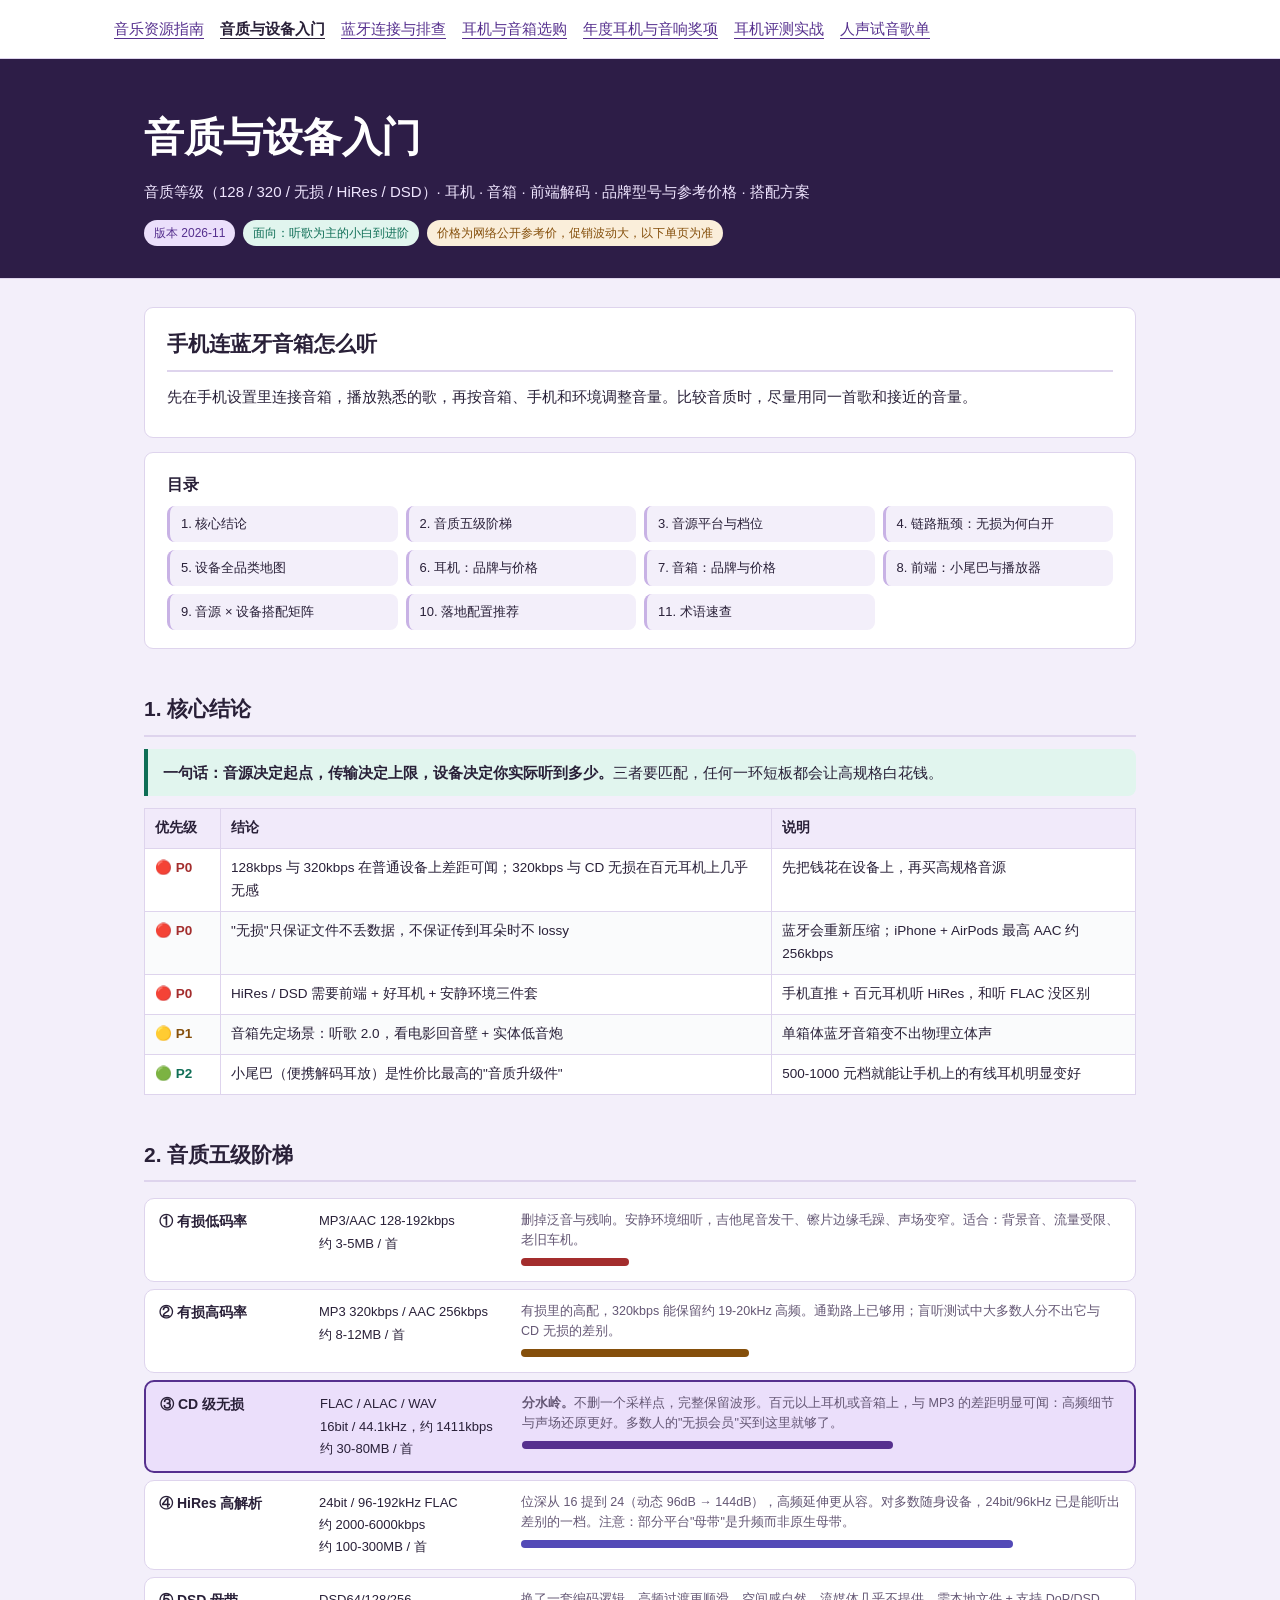
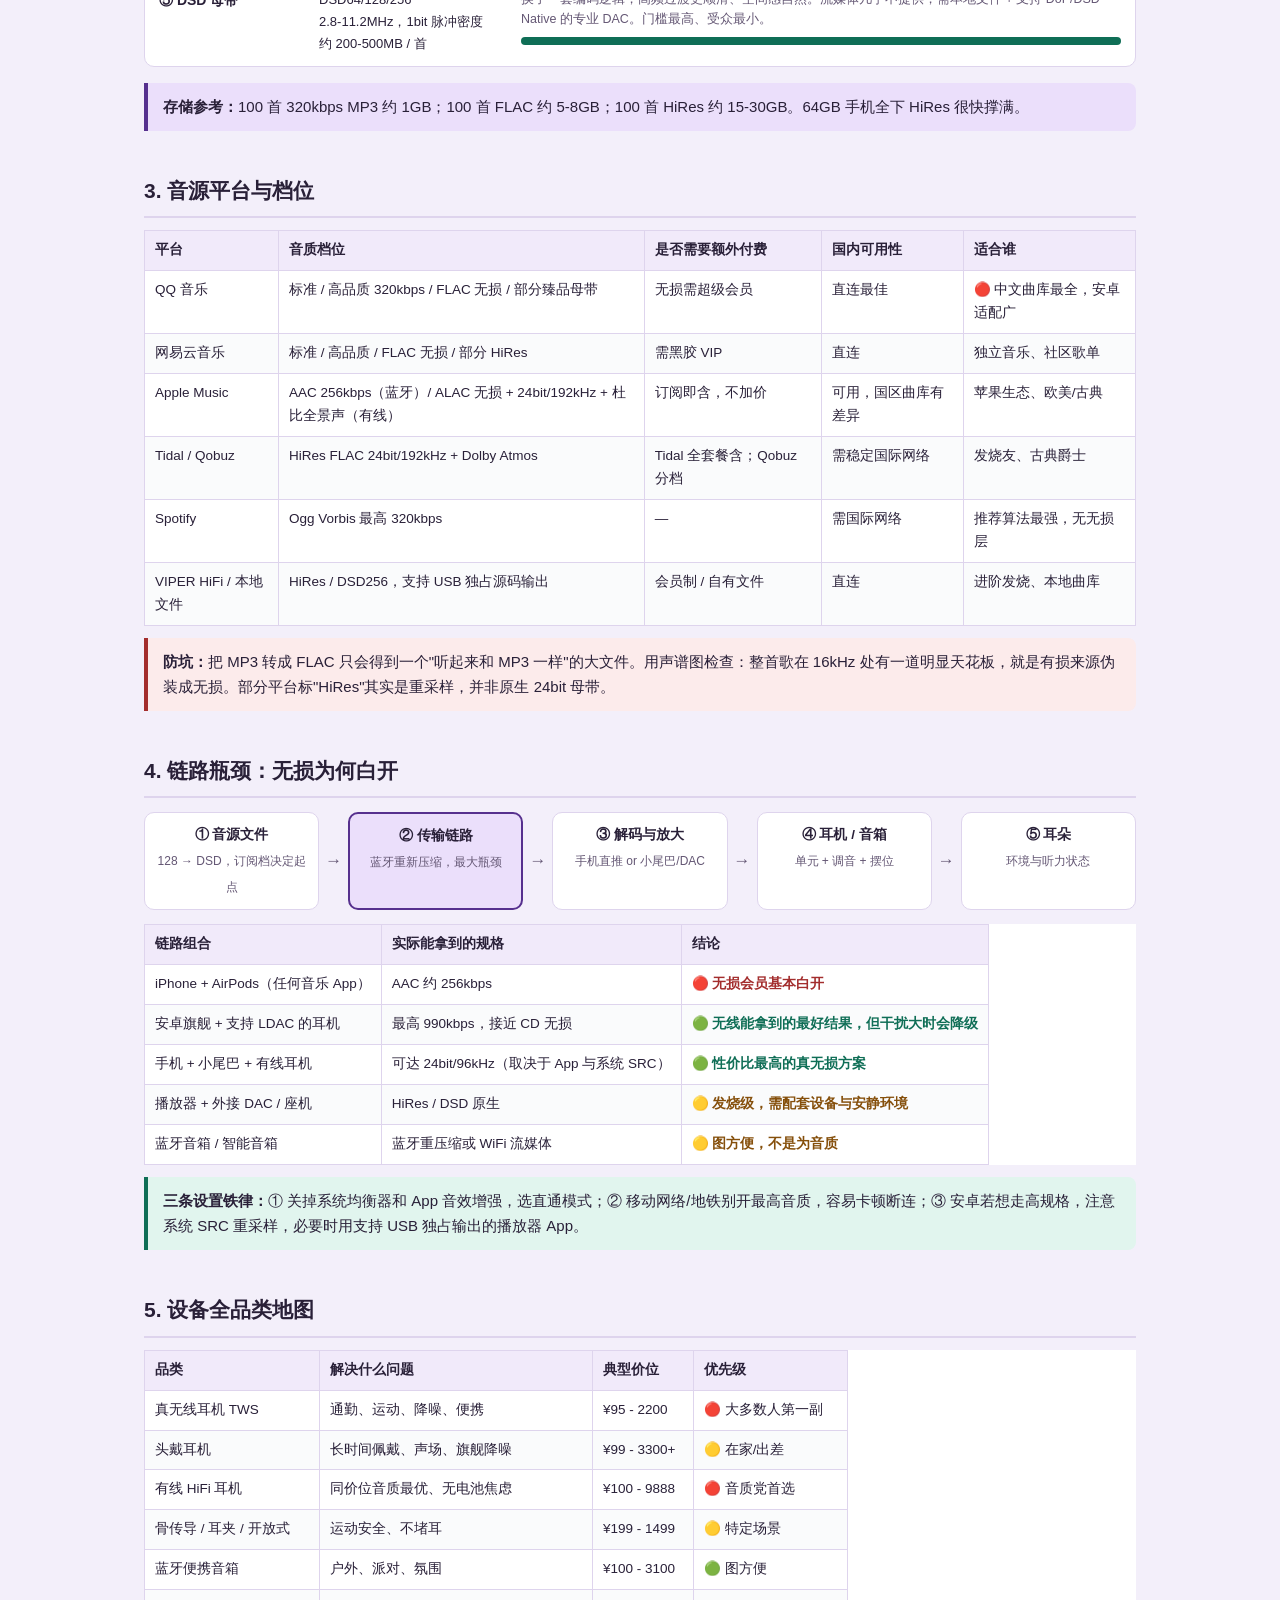
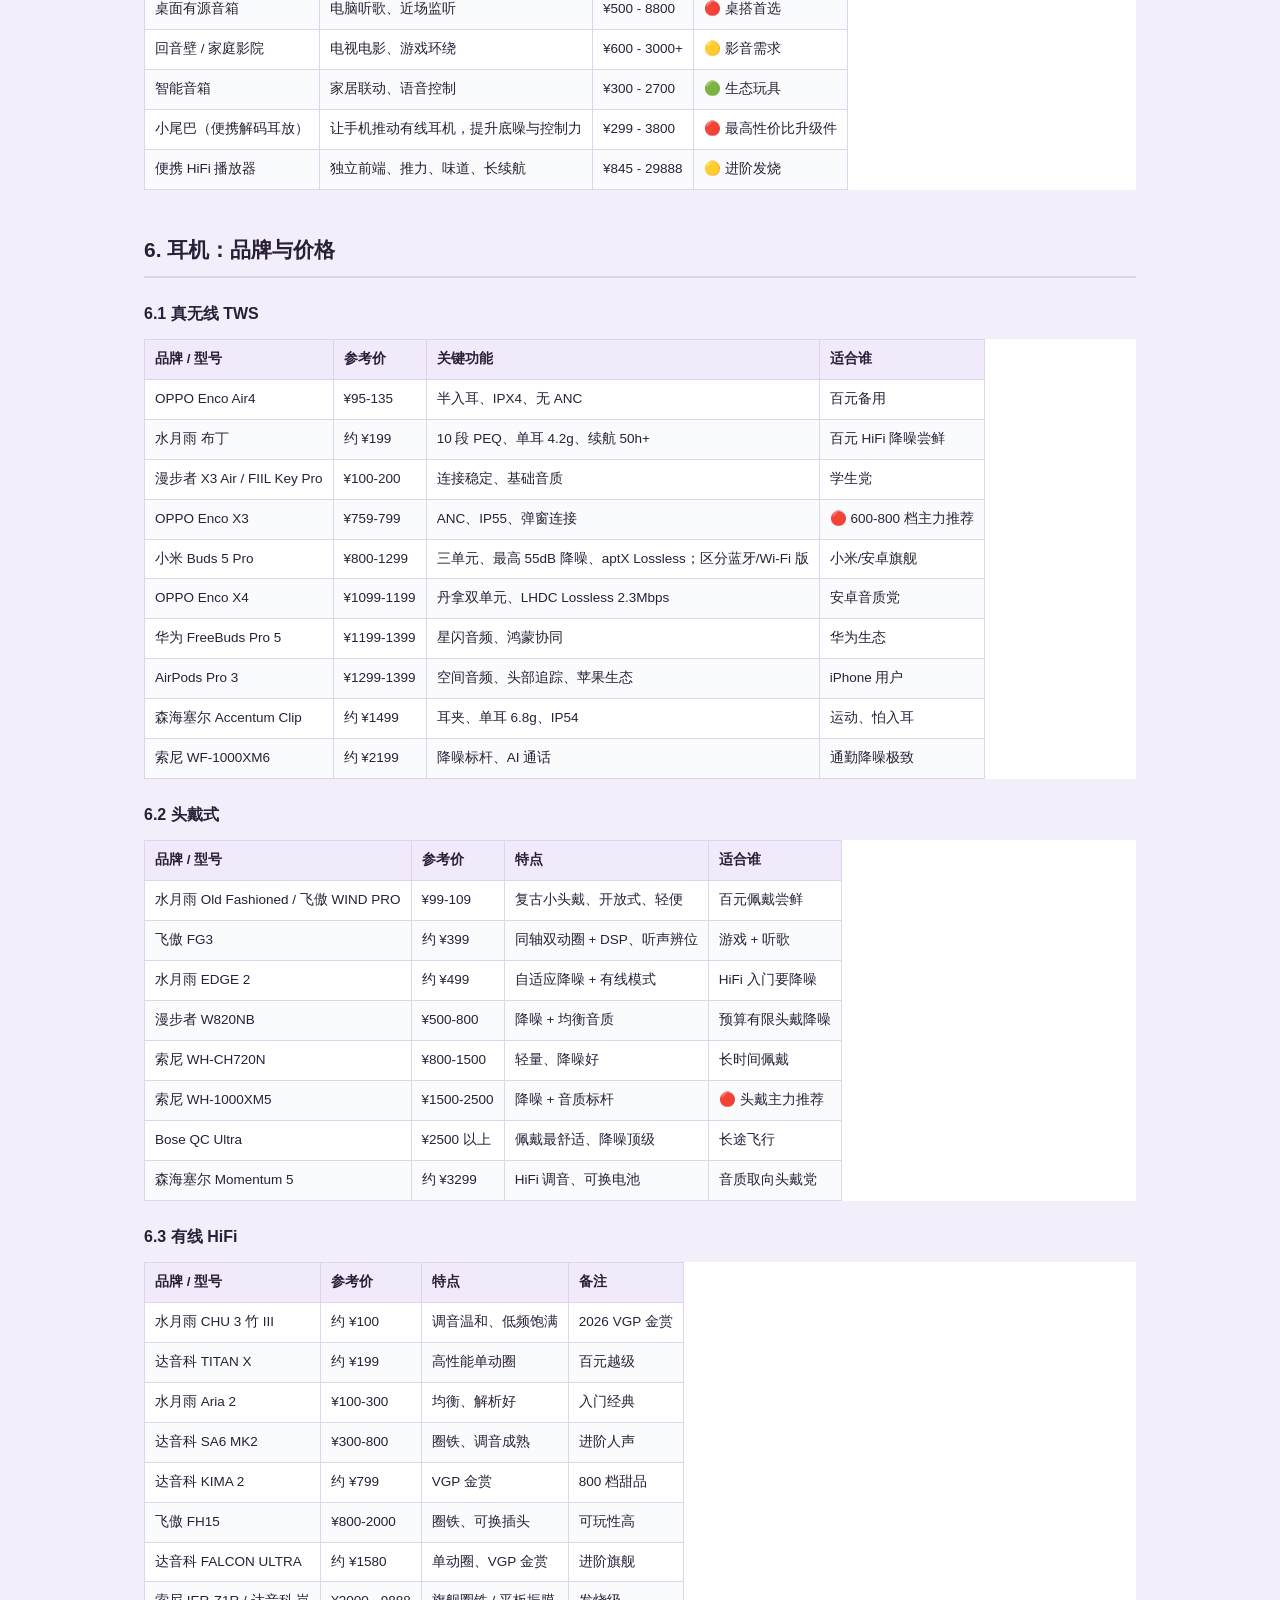
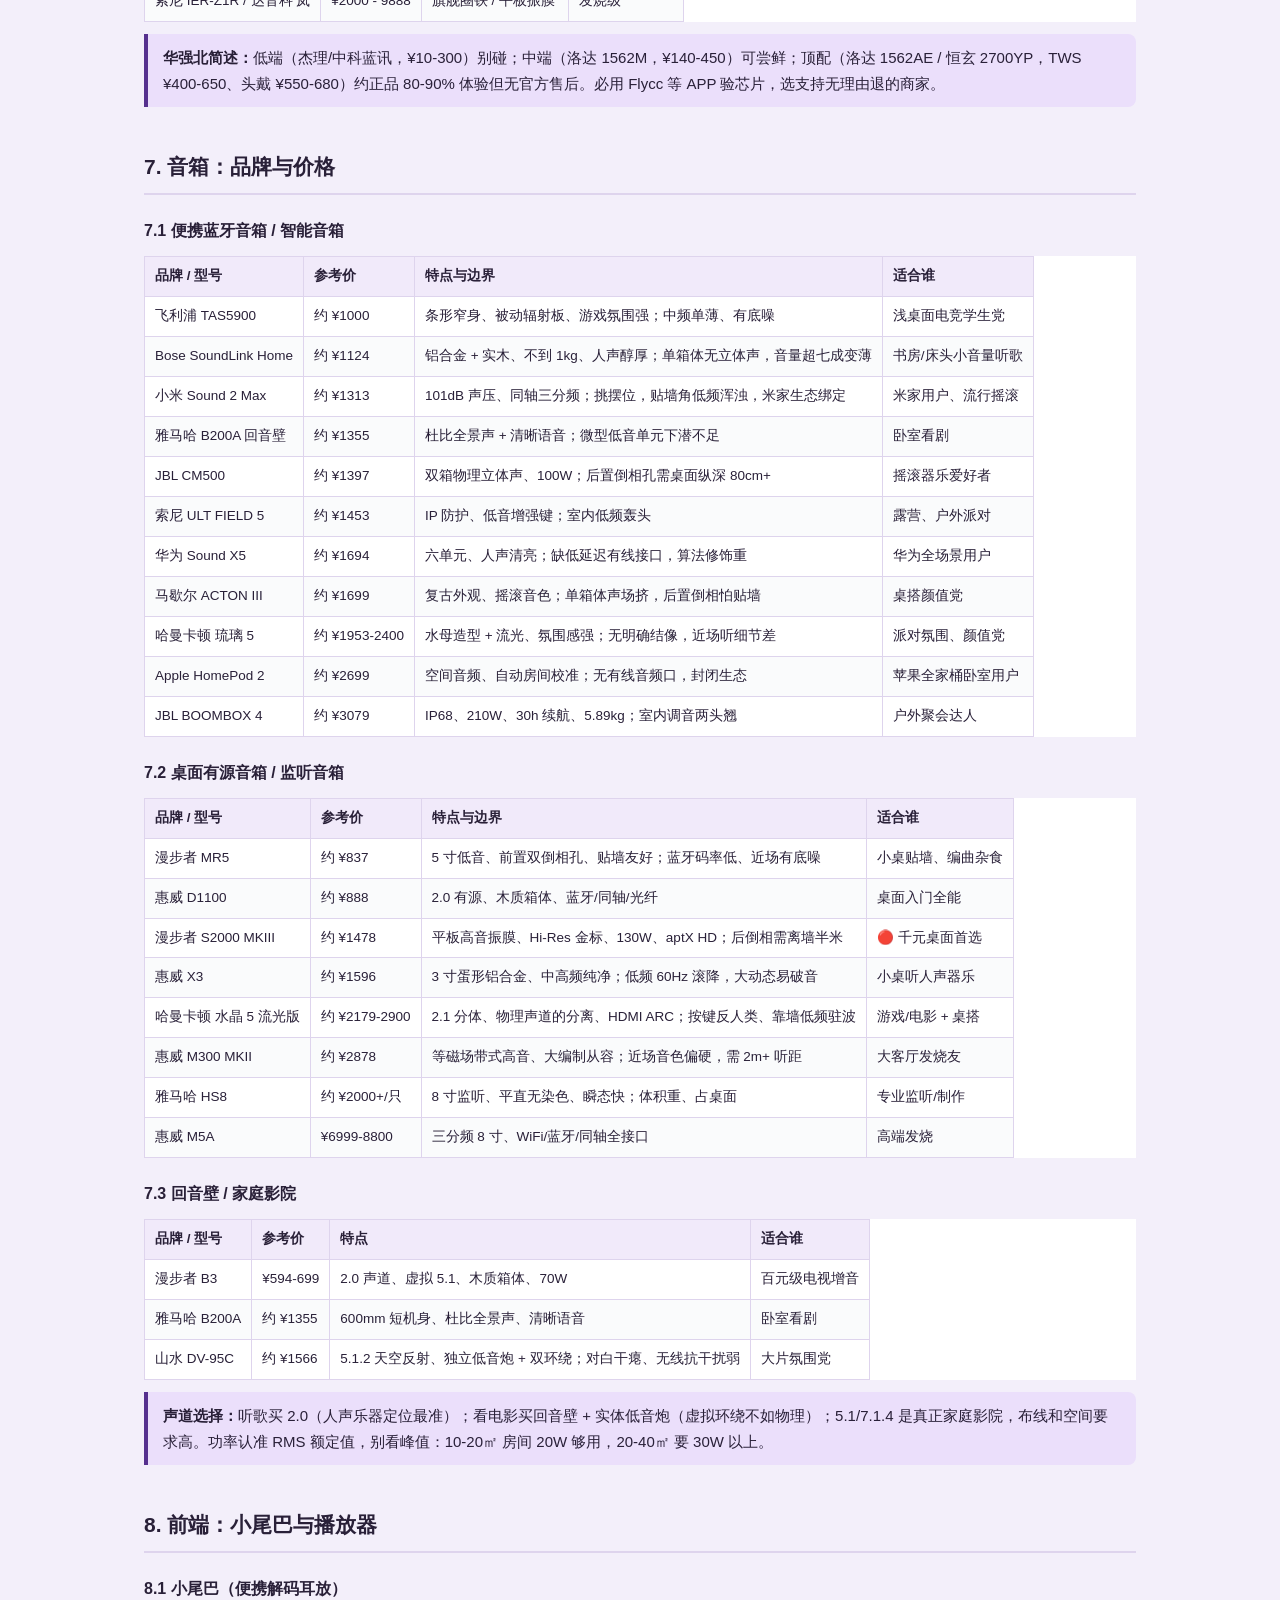
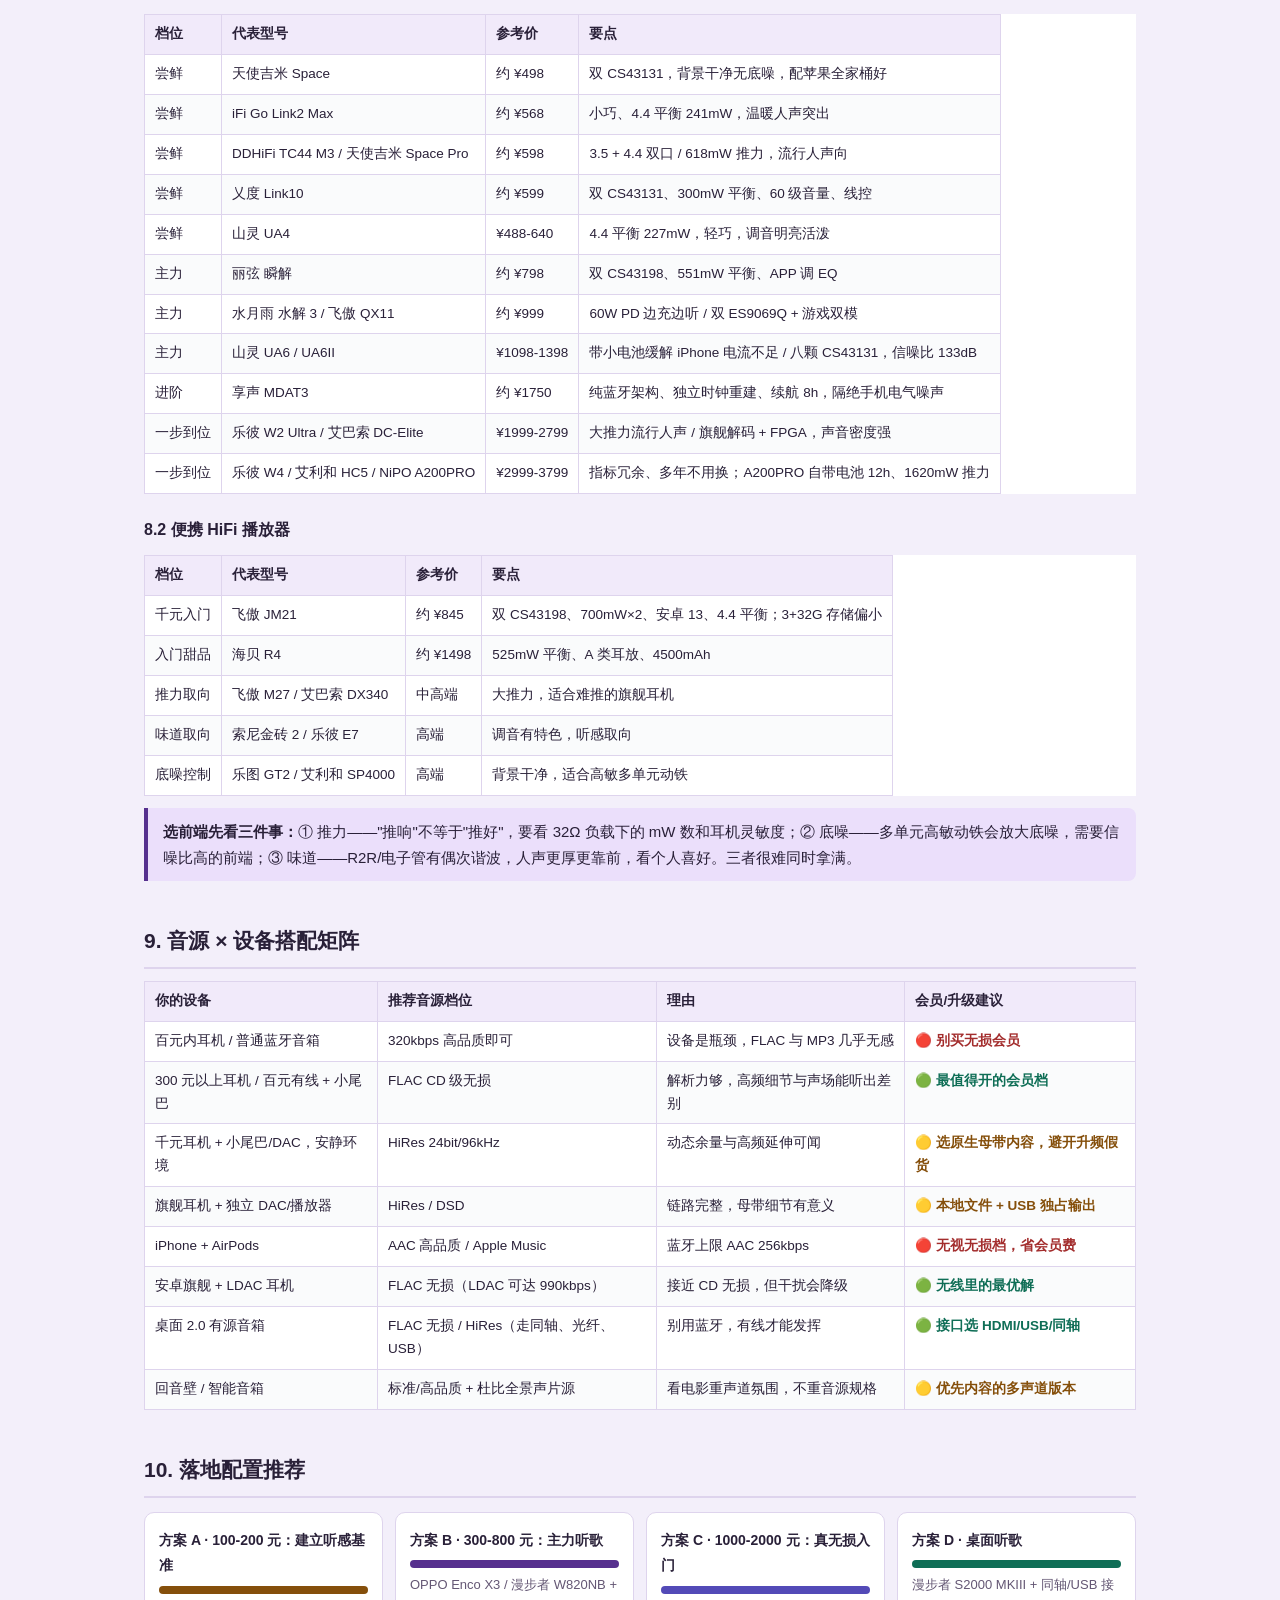
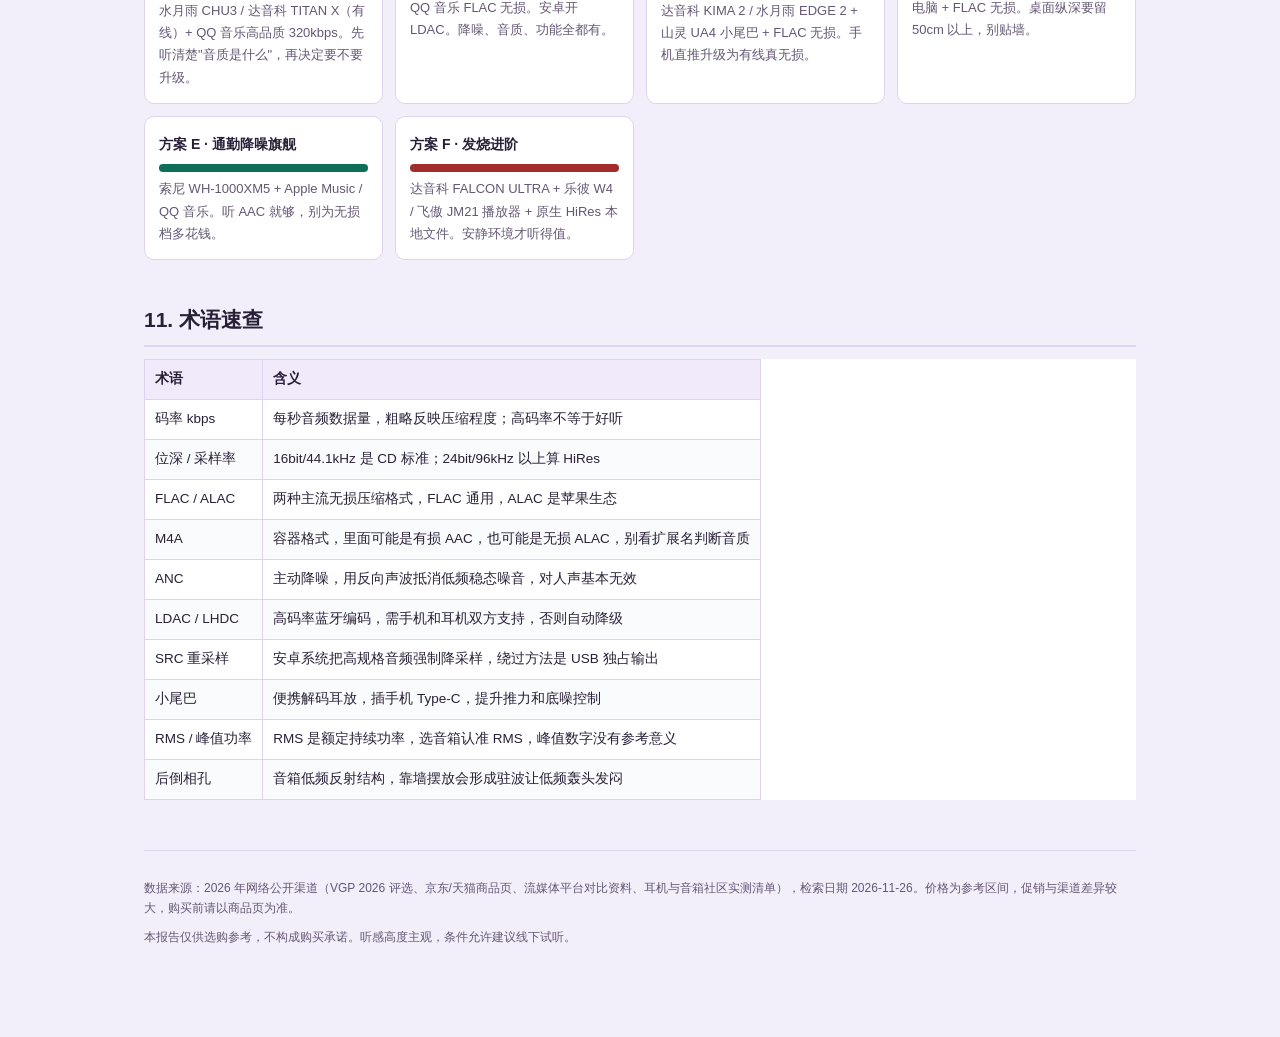
==== commit 2176be55: "Publish record shelf design across the music guide" ====
--- a/listening/audio-basics.html
+++ b/listening/audio-basics.html
@@ -60,9 +60,10 @@
 footer{margin-top:50px;padding-top:18px;border-top:1px solid var(--line);color:var(--muted);font-size:12px}
 @media print{body{background:#fff}header{padding:16px 0}h2{page-break-after:avoid}table{page-break-inside:avoid}.card{break-inside:avoid}}
 </style>
+<link rel="stylesheet" href="../shelf.css">
 <link rel="stylesheet" href="listening.css">
 </head>
-<body>
+<body class="shelf-article">
 <nav class="listening-nav noiprint" aria-label="听音指南导航"><div><a href="../index.html#listening">音乐资源指南</a><a href="audio-basics.html" aria-current="page">音质与设备入门</a><a href="bluetooth-help.html">蓝牙连接与排查</a><a href="buying-guide.html">耳机与音箱选购</a><a href="world-audio-awards.html">年度耳机与音响奖项</a><a href="headphone-tests.html">耳机评测实战</a><a href="vocal-playlist.html">人声试音歌单</a></div></nav>
 <header>
   <div class="wrap">
--- a/shelf.css
+++ b/shelf.css
@@ -0,0 +1,81 @@
+:root {
+  --paper: #f3effa;
+  --ink: #292038;
+  --muted: #645774;
+  --line: #ded4ed;
+  --violet: #56308e;
+  --sleeve: #2d1d47;
+}
+
+.shelf-home .top { background: #faf7ff; }
+.shelf-home .hero {
+  min-height: clamp(380px, 42vw, 490px);
+  border-radius: 14px;
+  background: var(--sleeve);
+  color: #fff;
+}
+.shelf-home .hero img { width: 63%; }
+.shelf-home .hero::after {
+  background: linear-gradient(90deg, #2d1d47 34%, #2d1d47ee 47%, transparent 76%);
+}
+.shelf-home .hero-copy { max-width: 66%; }
+.shelf-home .hero-copy > p { color: #f0e6ff; }
+.shelf-home .hero .primary { background: #eddcff; color: #30204a; }
+.shelf-home .hero .secondary { background: #30204a; color: #fff; border-color: #9b83b8; }
+.shelf-home .section { margin-top: 52px; }
+.listen-shelf { display: grid; grid-template-columns: repeat(2, minmax(0, 1fr)); gap: 12px; }
+.listen-card { --cover: #cdb6f0; --label: #7149a3; }
+.listen-card:nth-child(2) { --cover: #b9d6e5; --label: #457487; }
+.listen-card:nth-child(3) { --cover: #e9c7c5; --label: #a05a68; }
+.listen-card:nth-child(4) { --cover: #e8d6a9; --label: #94702e; }
+.listen-card:nth-child(5) { --cover: #c3d8c6; --label: #507b61; }
+.listen-card:nth-child(6) { --cover: #d8c4ec; --label: #825988; }
+.listen-card a {
+  display: grid;
+  grid-template-columns: 106px minmax(0, 1fr);
+  align-items: center;
+  gap: 18px;
+  min-height: 106px;
+  height: 100%;
+  padding-right: 12px;
+  border: 1px solid var(--line);
+  border-radius: 9px;
+  background: #fcfaff;
+  color: var(--ink);
+  text-decoration: none;
+}
+.listen-card a::before {
+  content: "";
+  display: block;
+  height: 100%;
+  min-height: 106px;
+  border-radius: 8px 0 0 8px;
+  background:
+    radial-gradient(circle, #fcfaff 0 2%, var(--label) 3% 13%, transparent 14%),
+    radial-gradient(circle, transparent 0 35%, var(--cover) 36%),
+    repeating-radial-gradient(circle, #30263a 0 2px, #493c52 3px 4px);
+}
+.listen-card a:hover { border-color: var(--violet); background: #fff; }
+.listen-card strong { font-size: 1.06rem; }
+.listen-card small { display: block; margin-top: 4px; color: var(--muted); font-size: .92rem; }
+.shelf-home #resources .card { border-radius: 8px; border-top: 3px solid #ae94cf; }
+.shelf-home .subscription { background: #ebdffb; }
+
+@media (min-width: 1024px) {
+  .shelf-home > .wrap {
+    width: min(1200px, calc(100% - 256px));
+    margin-inline: max(32px, calc((100% - 1392px) / 2)) auto;
+  }
+}
+
+@media (max-width: 650px) {
+  .shelf-home .top-inner { align-items: flex-start; flex-direction: column; justify-content: center; gap: 6px; padding-block: 10px; }
+  .shelf-home .hero { display: grid; min-height: 0; }
+  .shelf-home .hero img { position: static; width: 100%; height: 192px; }
+  .shelf-home .hero::after { display: none; }
+  .shelf-home .hero-copy { max-width: none; }
+  .shelf-home .section { margin-top: 36px; }
+  .listen-shelf { grid-template-columns: 1fr; }
+  .listen-card a { grid-template-columns: 72px minmax(0, 1fr); gap: 12px; min-height: 82px; }
+  .listen-card a::before { min-height: 82px; }
+}
--- a/listening/listening.css
+++ b/listening/listening.css
@@ -1,10 +1,7 @@
 :root {
-  --bg: #faf8ff;
-  --ink: #28213d;
-  --muted: #625972;
-  --line: #e5def0;
-  --blue: #53359c;
-  --blue-bg: #efe6fa;
+  --bg: var(--paper);
+  --blue: var(--violet);
+  --blue-bg: #ebdffb;
 }
 
 .listening-nav {
@@ -32,8 +29,11 @@
   font-weight: 700;
 }
 
-body > header { background: #f1eafa; }
+body > header { background: var(--sleeve); color: #fff; }
+body > header .sub { color: #f0e6ff; }
 body > header h1 { font-size: clamp(26px, 5vw, 40px); }
+.shelf-article .card { border-radius: 9px; }
+.shelf-article .toc a { border-left: 3px solid #c8b2e5; }
 h2 { border-bottom-color: var(--line); }
 th { background: #f1eafa; }
 table { max-width: 100%; overflow-x: auto; }
@@ -42,9 +42,9 @@
 .listening-start.wrap { padding-bottom: 0; }
 .listening-start h2 { margin-top: 0; }
 .bluetooth-guide nav.listening-nav { display: block; }
-.bluetooth-guide .bluetooth-heading { margin-block: 36px 20px; }
+.bluetooth-guide .bluetooth-heading { margin-block: 36px 20px; padding: 24px; border-radius: 9px; background: var(--sleeve); color: #fff; }
 .bluetooth-guide .bluetooth-heading h1 { font-size: clamp(26px, 5vw, 40px); margin: 0 0 8px; }
-.bluetooth-guide .bluetooth-heading p { color: var(--muted); }
+.bluetooth-guide .bluetooth-heading p { color: #f0e6ff; }
 .bluetooth-guide main { padding-bottom: 40px; }
 .bluetooth-guide .panel h2 { font-size: 1.1rem; }
 
@@ -52,8 +52,12 @@
   .listening-nav > div { gap: 4px 12px; padding-inline: 16px; }
   body .wrap { padding-inline: 16px; }
   body .card { padding-inline: 14px; }
+  .shelf-article .rung { flex-direction: column; align-items: flex-start; gap: 5px; }
+  .shelf-article .rung > * { flex: 0 1 auto; max-width: 100%; overflow-wrap: anywhere; }
+  .shelf-article .bar { max-width: 100%; }
 }
 
 @media print {
   .listening-nav { display: none; }
+  body > header, body > header .sub { background: #fff; color: #222; }
 }
